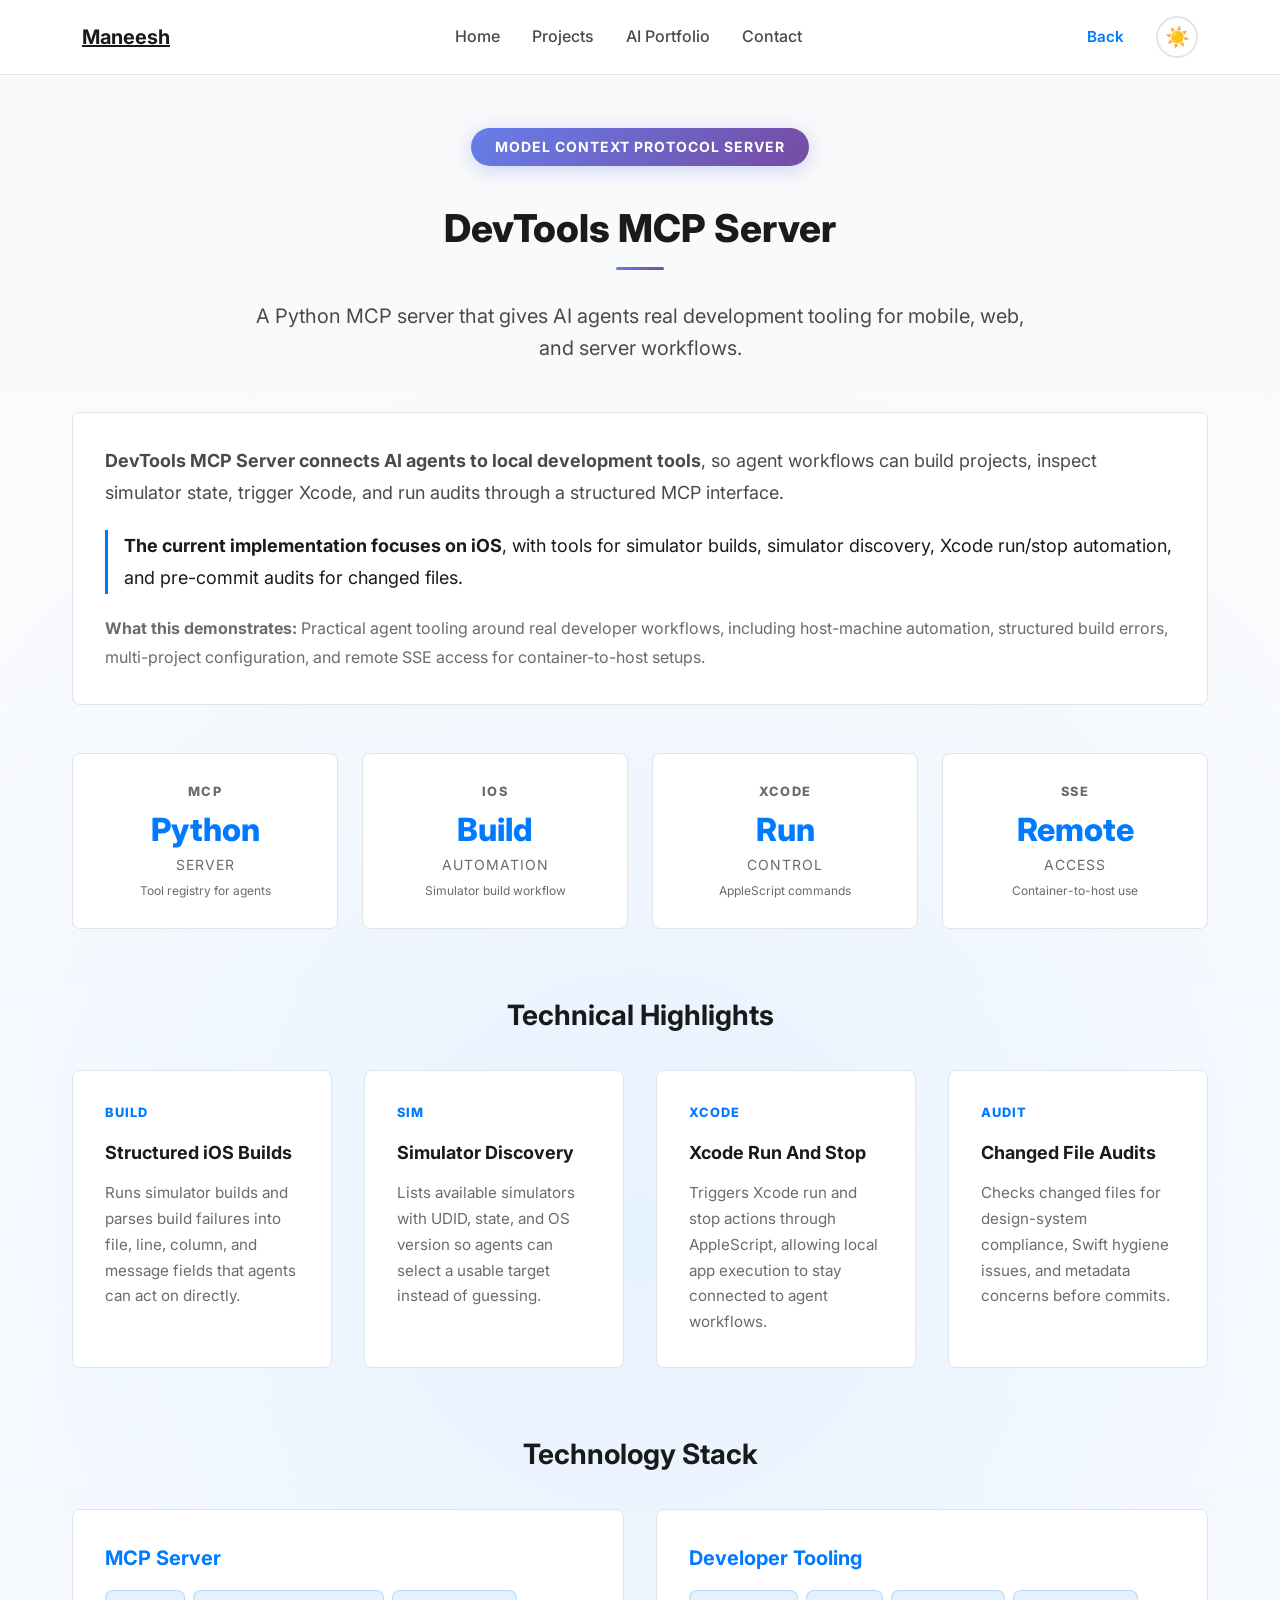
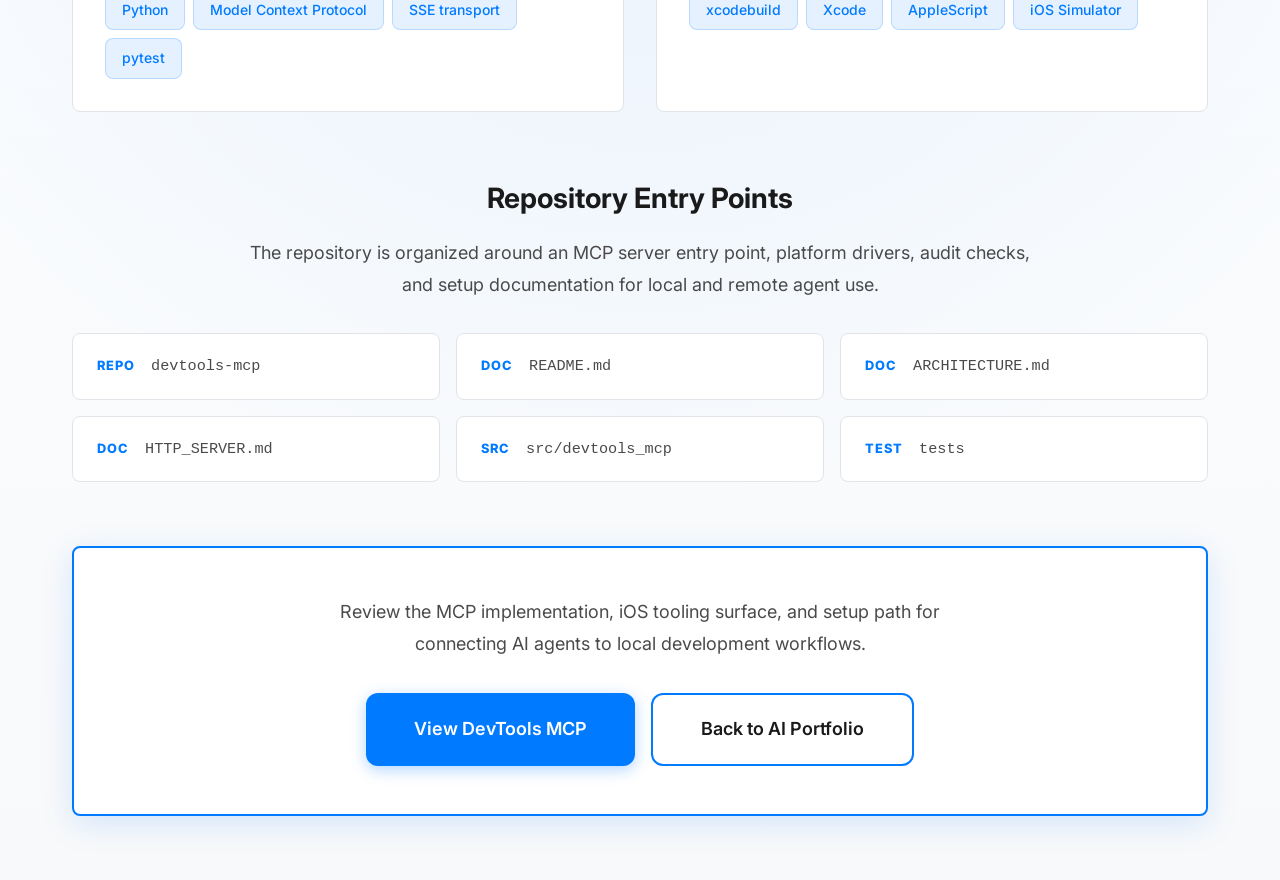
==== ai-devtools-mcp.html @ 8c64e779 "Update portfolio positioning and AI project page" ====
<!DOCTYPE html>
<html lang="en">
<head>
    <meta charset="UTF-8">
    <meta name="viewport" content="width=device-width, initial-scale=1.0">
    <title>DevTools MCP Server | AI Portfolio | Maneesh</title>
    <meta name="description" content="DevTools MCP Server AI project detail page by Maneesh Madayan. Python MCP server for build automation, simulator management, audits, and Xcode control.">
    <link rel="stylesheet" href="style.css?v=20260602-ai-keyboard">
    <link rel="preconnect" href="https://fonts.googleapis.com">
    <link rel="preconnect" href="https://fonts.gstatic.com" crossorigin>
    <link href="https://fonts.googleapis.com/css2?family=Inter:wght@300;400;500;600;700&display=swap" rel="stylesheet">
</head>
<body class="detail-page">
    <nav class="navbar">
        <div class="container">
            <a href="index.html#portfolio" class="nav-brand">Maneesh</a>
            <ul class="nav-menu">
                <li><a href="index.html#home" class="nav-link">Home</a></li>
                <li><a href="index.html#projects" class="nav-link">Projects</a></li>
                <li><a href="index.html#portfolio" class="nav-link">AI Portfolio</a></li>
                <li><a href="index.html#contact" class="nav-link">Contact</a></li>
            </ul>
            <div class="nav-actions">
                <a href="index.html#portfolio" class="detail-nav-back">Back</a>
                <button class="theme-toggle" aria-label="Toggle theme" title="Toggle light/dark theme">
                    <span class="sun-icon">☀️</span>
                    <span class="moon-icon">🌙</span>
                </button>
                <div class="hamburger">
                    <span></span>
                    <span></span>
                    <span></span>
                </div>
            </div>
        </div>
    </nav>

    <main>
        <section class="portfolio-showcase">
            <div class="container">
                <div class="showcase-badge">Model Context Protocol Server</div>
                <h1 class="section-title showcase-title">DevTools MCP Server</h1>
                <p class="showcase-subtitle">A Python MCP server that gives AI agents real development tooling for mobile, web, and server workflows.</p>

                <div class="showcase-content">
                    <div class="showcase-hero">
                        <div class="showcase-description">
                            <p class="showcase-intro"><strong>DevTools MCP Server connects AI agents to local development tools</strong>, so agent workflows can build projects, inspect simulator state, trigger Xcode, and run audits through a structured MCP interface.</p>
                            <p class="showcase-highlight"><strong>The current implementation focuses on iOS</strong>, with tools for simulator builds, simulator discovery, Xcode run/stop automation, and pre-commit audits for changed files.</p>
                            <p class="showcase-vision"><strong>What this demonstrates:</strong> Practical agent tooling around real developer workflows, including host-machine automation, structured build errors, multi-project configuration, and remote SSE access for container-to-host setups.</p>
                        </div>

                        <div class="showcase-stats-grid">
                            <div class="stat-box">
                                <div class="stat-icon">MCP</div>
                                <div class="stat-value">Python</div>
                                <div class="stat-label">Server</div>
                                <div class="stat-detail">Tool registry for agents</div>
                            </div>
                            <div class="stat-box">
                                <div class="stat-icon">iOS</div>
                                <div class="stat-value">Build</div>
                                <div class="stat-label">Automation</div>
                                <div class="stat-detail">Simulator build workflow</div>
                            </div>
                            <div class="stat-box">
                                <div class="stat-icon">Xcode</div>
                                <div class="stat-value">Run</div>
                                <div class="stat-label">Control</div>
                                <div class="stat-detail">AppleScript commands</div>
                            </div>
                            <div class="stat-box">
                                <div class="stat-icon">SSE</div>
                                <div class="stat-value">Remote</div>
                                <div class="stat-label">Access</div>
                                <div class="stat-detail">Container-to-host use</div>
                            </div>
                        </div>
                    </div>

                    <div class="showcase-features">
                        <h2 class="features-title">Technical Highlights</h2>
                        <div class="features-grid">
                            <div class="feature-item">
                                <span class="feature-icon">Build</span>
                                <h3>Structured iOS Builds</h3>
                                <p>Runs simulator builds and parses build failures into file, line, column, and message fields that agents can act on directly.</p>
                            </div>
                            <div class="feature-item">
                                <span class="feature-icon">Sim</span>
                                <h3>Simulator Discovery</h3>
                                <p>Lists available simulators with UDID, state, and OS version so agents can select a usable target instead of guessing.</p>
                            </div>
                            <div class="feature-item">
                                <span class="feature-icon">Xcode</span>
                                <h3>Xcode Run And Stop</h3>
                                <p>Triggers Xcode run and stop actions through AppleScript, allowing local app execution to stay connected to agent workflows.</p>
                            </div>
                            <div class="feature-item">
                                <span class="feature-icon">Audit</span>
                                <h3>Changed File Audits</h3>
                                <p>Checks changed files for design-system compliance, Swift hygiene issues, and metadata concerns before commits.</p>
                            </div>
                        </div>
                    </div>

                    <div class="showcase-tech">
                        <h2 class="tech-title">Technology Stack</h2>
                        <div class="tech-platforms">
                            <div class="tech-platform">
                                <h3>MCP Server</h3>
                                <div class="tech-tags-inline">
                                    <span class="tech-tag-inline">Python</span>
                                    <span class="tech-tag-inline">Model Context Protocol</span>
                                    <span class="tech-tag-inline">SSE transport</span>
                                    <span class="tech-tag-inline">pytest</span>
                                </div>
                            </div>
                            <div class="tech-platform">
                                <h3>Developer Tooling</h3>
                                <div class="tech-tags-inline">
                                    <span class="tech-tag-inline">xcodebuild</span>
                                    <span class="tech-tag-inline">Xcode</span>
                                    <span class="tech-tag-inline">AppleScript</span>
                                    <span class="tech-tag-inline">iOS Simulator</span>
                                </div>
                            </div>
                        </div>
                    </div>

                    <div class="showcase-documentation">
                        <h2 class="docs-title">Repository Entry Points</h2>
                        <p class="docs-description">The repository is organized around an MCP server entry point, platform drivers, audit checks, and setup documentation for local and remote agent use.</p>
                        <div class="docs-grid">
                            <a href="https://github.com/maneesh888/devtools-mcp" target="_blank" rel="noopener noreferrer" class="doc-item">
                                <span class="doc-icon">Repo</span>
                                <span class="doc-name">devtools-mcp</span>
                            </a>
                            <a href="https://github.com/maneesh888/devtools-mcp/blob/main/README.md" target="_blank" rel="noopener noreferrer" class="doc-item">
                                <span class="doc-icon">Doc</span>
                                <span class="doc-name">README.md</span>
                            </a>
                            <a href="https://github.com/maneesh888/devtools-mcp/blob/main/ARCHITECTURE.md" target="_blank" rel="noopener noreferrer" class="doc-item">
                                <span class="doc-icon">Doc</span>
                                <span class="doc-name">ARCHITECTURE.md</span>
                            </a>
                            <a href="https://github.com/maneesh888/devtools-mcp/blob/main/HTTP_SERVER.md" target="_blank" rel="noopener noreferrer" class="doc-item">
                                <span class="doc-icon">Doc</span>
                                <span class="doc-name">HTTP_SERVER.md</span>
                            </a>
                            <a href="https://github.com/maneesh888/devtools-mcp/tree/main/src/devtools_mcp" target="_blank" rel="noopener noreferrer" class="doc-item">
                                <span class="doc-icon">Src</span>
                                <span class="doc-name">src/devtools_mcp</span>
                            </a>
                            <a href="https://github.com/maneesh888/devtools-mcp/tree/main/tests" target="_blank" rel="noopener noreferrer" class="doc-item">
                                <span class="doc-icon">Test</span>
                                <span class="doc-name">tests</span>
                            </a>
                        </div>
                    </div>

                    <div class="showcase-cta">
                        <p class="cta-text">Review the MCP implementation, iOS tooling surface, and setup path for connecting AI agents to local development workflows.</p>
                        <div class="showcase-actions">
                            <a href="https://github.com/maneesh888/devtools-mcp" target="_blank" rel="noopener noreferrer" class="btn btn-primary btn-large showcase-btn">View DevTools MCP</a>
                            <a href="index.html#portfolio" class="btn btn-secondary btn-large showcase-btn">Back to AI Portfolio</a>
                        </div>
                    </div>
                </div>
            </div>
        </section>
    </main>

    <script src="script.js?v=20260602-ai-keyboard"></script>
</body>
</html>
---- style.css ----
/* ===================================
   CSS Variables & Reset
   =================================== */
:root {
    --primary-color: #007AFF;
    --secondary-color: #5856D6;
    --accent-color: #FF2D55;
    --success-color: #34C759;
    --gradient-1: linear-gradient(135deg, #667eea 0%, #764ba2 100%);
    --gradient-2: linear-gradient(135deg, #f093fb 0%, #f5576c 100%);
    --gradient-3: linear-gradient(135deg, #4facfe 0%, #00f2fe 100%);
    --transition: all 0.3s cubic-bezier(0.4, 0, 0.2, 1);
}

/* Dark Theme (Default) */
body[data-theme="dark"] {
    --dark-bg: #1C1C1E;
    --card-bg: #2C2C2E;
    --navbar-bg: rgba(28, 28, 30, 0.95);
    --text-primary: #FFFFFF;
    --text-secondary: #EBEBF5;
    --text-tertiary: #EBEBF599;
    --border-color: #38383A;
    --shadow-sm: 0 2px 8px rgba(0, 0, 0, 0.1);
    --shadow-md: 0 4px 16px rgba(0, 0, 0, 0.15);
    --shadow-lg: 0 8px 32px rgba(0, 0, 0, 0.2);
    --hero-glow: rgba(0, 122, 255, 0.1);
    --portfolio-bg-gradient: linear-gradient(180deg, #2C2C2E 0%, rgba(0, 122, 255, 0.03) 50%, #2C2C2E 100%);
}

/* Light Theme */
body[data-theme="light"] {
    --dark-bg: #FFFFFF;
    --card-bg: #F8F9FA;
    --navbar-bg: rgba(255, 255, 255, 0.95);
    --text-primary: #1A1A1A;
    --text-secondary: #4A4A4A;
    --text-tertiary: #6B6B6B;
    --border-color: #E1E4E8;
    --shadow-sm: 0 2px 8px rgba(0, 0, 0, 0.08);
    --shadow-md: 0 4px 16px rgba(0, 0, 0, 0.12);
    --shadow-lg: 0 8px 32px rgba(0, 0, 0, 0.15);
    --hero-glow: rgba(0, 122, 255, 0.08);
    --portfolio-bg-gradient: linear-gradient(180deg, #F8F9FA 0%, rgba(0, 122, 255, 0.02) 50%, #F8F9FA 100%);
}

/* Default to dark theme if no preference */
body {
    --dark-bg: #1C1C1E;
    --card-bg: #2C2C2E;
    --navbar-bg: rgba(28, 28, 30, 0.95);
    --text-primary: #FFFFFF;
    --text-secondary: #EBEBF5;
    --text-tertiary: #EBEBF599;
    --border-color: #38383A;
    --shadow-sm: 0 2px 8px rgba(0, 0, 0, 0.1);
    --shadow-md: 0 4px 16px rgba(0, 0, 0, 0.15);
    --shadow-lg: 0 8px 32px rgba(0, 0, 0, 0.2);
    --hero-glow: rgba(0, 122, 255, 0.1);
    --portfolio-bg-gradient: linear-gradient(180deg, #2C2C2E 0%, rgba(0, 122, 255, 0.03) 50%, #2C2C2E 100%);
}

* {
    margin: 0;
    padding: 0;
    box-sizing: border-box;
}

html {
    scroll-behavior: smooth;
    font-size: 16px;
}

body {
    font-family: 'Inter', -apple-system, BlinkMacSystemFont, 'Segoe UI', Roboto, Oxygen, Ubuntu, Cantarell, sans-serif;
    background-color: var(--dark-bg);
    color: var(--text-primary);
    line-height: 1.6;
    overflow-x: hidden;
    transition: background-color 0.3s ease, color 0.3s ease;
}

/* Smooth transitions for theme changes */
body * {
    transition: background-color 0.3s ease, color 0.3s ease, border-color 0.3s ease;
}

.container {
    max-width: 1200px;
    margin: 0 auto;
    padding: 0 2rem;
}

/* ===================================
   Navigation
   =================================== */
.navbar {
    position: fixed;
    top: 0;
    left: 0;
    right: 0;
    background: var(--navbar-bg);
    backdrop-filter: blur(10px);
    border-bottom: 1px solid var(--border-color);
    z-index: 1000;
    transition: var(--transition);
}

.navbar .container {
    display: flex;
    justify-content: space-between;
    align-items: center;
    padding: 1rem 2rem;
}

.nav-brand {
    font-size: 1.25rem;
    font-weight: 700;
    color: var(--text-primary);
}

.nav-menu {
    display: flex;
    list-style: none;
    gap: 2rem;
}

.nav-link {
    color: var(--text-secondary);
    text-decoration: none;
    font-weight: 500;
    transition: var(--transition);
    position: relative;
}

.nav-link::after {
    content: '';
    position: absolute;
    bottom: -5px;
    left: 0;
    width: 0;
    height: 2px;
    background: var(--primary-color);
    transition: var(--transition);
}

.nav-link:hover {
    color: var(--primary-color);
}

.nav-link:hover::after {
    width: 100%;
}

.nav-actions {
    display: flex;
    align-items: center;
    gap: 1rem;
}

.hamburger {
    display: none;
    flex-direction: column;
    cursor: pointer;
    gap: 4px;
}

.hamburger span {
    width: 25px;
    height: 3px;
    background: var(--text-primary);
    border-radius: 3px;
    transition: var(--transition);
}

/* Theme Toggle Button */
.theme-toggle {
    background: transparent;
    border: 2px solid var(--border-color);
    border-radius: 50%;
    width: 42px;
    height: 42px;
    display: flex;
    align-items: center;
    justify-content: center;
    cursor: pointer;
    transition: var(--transition);
    font-size: 1.25rem;
    margin-left: 1rem;
}

.theme-toggle:hover {
    border-color: var(--primary-color);
    transform: rotate(180deg);
    background: rgba(0, 122, 255, 0.1);
}

.theme-toggle .sun-icon,
.theme-toggle .moon-icon {
    transition: var(--transition);
}

body[data-theme="dark"] .theme-toggle .sun-icon {
    display: none;
}

body[data-theme="dark"] .theme-toggle .moon-icon {
    display: block;
}

body[data-theme="light"] .theme-toggle .sun-icon {
    display: block;
}

body[data-theme="light"] .theme-toggle .moon-icon {
    display: none;
}

/* ===================================
   Hero Section
   =================================== */
.hero {
    min-height: 100vh;
    display: flex;
    align-items: center;
    padding-top: 80px;
    position: relative;
    overflow: hidden;
}

.hero::before {
    content: '';
    position: absolute;
    top: -50%;
    right: -30%;
    width: 80%;
    height: 150%;
    background: radial-gradient(circle, var(--hero-glow) 0%, transparent 70%);
    animation: float 20s ease-in-out infinite;
}

@keyframes float {
    0%, 100% { transform: translate(0, 0) rotate(0deg); }
    50% { transform: translate(-50px, 50px) rotate(180deg); }
}

.hero-content {
    position: relative;
    z-index: 1;
    animation: fadeInUp 1s ease-out;
}

@keyframes fadeInUp {
    from {
        opacity: 0;
        transform: translateY(30px);
    }
    to {
        opacity: 1;
        transform: translateY(0);
    }
}

.hero-title {
    font-size: clamp(2.5rem, 6vw, 4rem);
    font-weight: 800;
    margin-bottom: 1rem;
    line-height: 1.2;
}

.gradient-text {
    background: var(--gradient-1);
    -webkit-background-clip: text;
    -webkit-text-fill-color: transparent;
    background-clip: text;
}

.hero-subtitle {
    font-size: clamp(1.25rem, 3vw, 1.75rem);
    color: var(--text-secondary);
    margin-bottom: 1.5rem;
    font-weight: 600;
}

.hero-description {
    font-size: 1.125rem;
    color: var(--text-tertiary);
    max-width: 600px;
    margin-bottom: 2.5rem;
    line-height: 1.8;
}

.hero-buttons {
    display: flex;
    gap: 1rem;
    flex-wrap: wrap;
    margin-bottom: 3rem;
}

.btn {
    padding: 0.875rem 2rem;
    border-radius: 12px;
    font-weight: 600;
    text-decoration: none;
    transition: var(--transition);
    display: inline-block;
    border: none;
    cursor: pointer;
    font-size: 1rem;
}

.btn-primary {
    background: var(--primary-color);
    color: white;
    box-shadow: 0 4px 15px rgba(0, 122, 255, 0.3);
}

.btn-primary:hover {
    background: #0051D5;
    transform: translateY(-2px);
    box-shadow: 0 6px 20px rgba(0, 122, 255, 0.4);
}

.btn-secondary {
    background: transparent;
    color: var(--text-primary);
    border: 2px solid var(--primary-color);
}

.btn-secondary:hover {
    background: var(--primary-color);
    transform: translateY(-2px);
}

.btn-large {
    padding: 1.125rem 2.5rem;
    font-size: 1.125rem;
}

.btn-portfolio {
    background: var(--gradient-1);
    color: white;
    box-shadow: 0 4px 15px rgba(102, 126, 234, 0.4);
    display: inline-flex;
    align-items: center;
    gap: 0.5rem;
}

.btn-portfolio:hover {
    transform: translateY(-2px);
    box-shadow: 0 6px 20px rgba(102, 126, 234, 0.5);
}

.portfolio-icon {
    font-size: 1.125rem;
    animation: pulse 2s ease-in-out infinite;
}

.inline-link {
    color: var(--primary-color);
    text-decoration: none;
    border-bottom: 1px solid var(--primary-color);
    transition: var(--transition);
}

.inline-link:hover {
    color: var(--secondary-color);
    border-bottom-color: var(--secondary-color);
}

.hero-stats {
    display: flex;
    gap: 3rem;
    flex-wrap: wrap;
}

.stat {
    display: flex;
    flex-direction: column;
}

.stat-number {
    font-size: 2.5rem;
    font-weight: 800;
    color: var(--primary-color);
    line-height: 1;
    margin-bottom: 0.5rem;
}

.stat-label {
    color: var(--text-tertiary);
    font-size: 0.875rem;
    text-transform: uppercase;
    letter-spacing: 1px;
}

/* Social Links */
.social-links {
    display: flex;
    gap: 1.5rem;
    margin-top: 3rem;
    justify-content: center;
    flex-wrap: wrap;
}

.social-link {
    display: flex;
    align-items: center;
    gap: 0.75rem;
    padding: 1rem 2rem;
    background: var(--card-bg);
    border: 1px solid var(--border-color);
    border-radius: 12px;
    text-decoration: none;
    color: var(--text-primary);
    transition: var(--transition);
    font-weight: 600;
    font-size: 1rem;
}

.social-link:hover {
    border-color: var(--primary-color);
    transform: translateY(-5px);
    box-shadow: 0 8px 24px rgba(0, 122, 255, 0.2);
    background: rgba(0, 122, 255, 0.05);
}

.social-icon {
    width: 24px;
    height: 24px;
    color: var(--primary-color);
}

.social-label {
    color: var(--text-primary);
}

/* ===================================
   Section Styles
   =================================== */
section {
    padding: 5rem 0;
    position: relative;
}

.section-title {
    font-size: clamp(2rem, 4vw, 3rem);
    font-weight: 800;
    text-align: center;
    margin-bottom: 3rem;
    position: relative;
    display: block;
}

.section-title::after {
    content: '';
    position: absolute;
    bottom: -10px;
    left: 50%;
    transform: translateX(-50%);
    width: 60px;
    height: 4px;
    background: var(--gradient-1);
    border-radius: 2px;
}

/* ===================================
   About Section
   =================================== */
.about {
    background: var(--card-bg);
}

.about-text {
    max-width: 800px;
    margin: 0 auto;
}

.about-text p {
    font-size: 1.125rem;
    color: var(--text-secondary);
    margin-bottom: 1.5rem;
    line-height: 1.8;
}

.about-highlights {
    display: grid;
    grid-template-columns: repeat(auto-fit, minmax(200px, 1fr));
    gap: 2rem;
    margin-top: 3rem;
}

.highlight-item {
    display: flex;
    gap: 1rem;
    padding: 1.5rem;
    background: var(--dark-bg);
    border-radius: 12px;
    border: 1px solid var(--border-color);
    transition: var(--transition);
}

.highlight-item:hover {
    transform: translateY(-5px);
    border-color: var(--primary-color);
    box-shadow: var(--shadow-md);
}

.highlight-icon {
    font-size: 2rem;
    line-height: 1;
}

.highlight-text h4 {
    font-size: 1rem;
    font-weight: 600;
    margin-bottom: 0.5rem;
    color: var(--text-primary);
}

.highlight-text p {
    font-size: 0.875rem;
    color: var(--text-tertiary);
    margin: 0;
}

/* ===================================
   Sticky Transparency Notice (Cookie-style)
   =================================== */
.transparency-notice {
    position: fixed;
    bottom: 0;
    left: 0;
    right: 0;
    z-index: 9999;
    background: var(--card-bg);
    border-top: 2px solid var(--primary-color);
    box-shadow: 0 -4px 20px rgba(0, 0, 0, 0.3);
    backdrop-filter: blur(10px);
    transform: translateY(0);
    transition: transform 0.4s cubic-bezier(0.4, 0, 0.2, 1);
}

.transparency-notice.hidden {
    transform: translateY(100%);
}

.transparency-notice-content {
    display: flex;
    align-items: center;
    justify-content: space-between;
    gap: 1.5rem;
    max-width: 1200px;
    margin: 0 auto;
    padding: 1.25rem 2rem;
}

.transparency-notice-text {
    display: flex;
    align-items: center;
    gap: 1rem;
    flex: 1;
}

.transparency-notice-icon {
    font-size: 1.5rem;
    line-height: 1;
    flex-shrink: 0;
}

.transparency-notice-text p {
    margin: 0;
    font-size: 0.95rem;
    color: var(--text-secondary);
    line-height: 1.5;
}

.transparency-notice-text p strong {
    color: var(--text-primary);
    font-weight: 600;
}

.transparency-link {
    color: var(--primary-color);
    text-decoration: none;
    font-weight: 500;
    transition: var(--transition);
}

.transparency-link:hover {
    text-decoration: underline;
    color: var(--secondary-color);
}

.transparency-notice-dismiss {
    background: transparent;
    border: 1px solid var(--border-color);
    color: var(--text-tertiary);
    padding: 0.5rem;
    border-radius: 8px;
    cursor: pointer;
    display: flex;
    align-items: center;
    justify-content: center;
    transition: var(--transition);
    flex-shrink: 0;
}

.transparency-notice-dismiss:hover {
    background: rgba(255, 255, 255, 0.1);
    border-color: var(--primary-color);
    color: var(--text-primary);
}

.transparency-notice-dismiss:active {
    transform: scale(0.95);
}

@media (max-width: 768px) {
    .transparency-notice-content {
        flex-direction: column;
        align-items: flex-start;
        gap: 1rem;
        padding: 1rem 1.5rem;
    }

    .transparency-notice-text {
        flex-direction: column;
        align-items: flex-start;
        gap: 0.75rem;
    }

    .transparency-notice-icon {
        font-size: 1.25rem;
    }

    .transparency-notice-text p {
        font-size: 0.875rem;
    }

    .transparency-notice-dismiss {
        align-self: flex-end;
    }
}

/* ===================================
   Experience Timeline
   =================================== */
.experience {
    background: var(--dark-bg);
}

.timeline {
    position: relative;
    max-width: 900px;
    margin: 0 auto;
}

.timeline::before {
    content: '';
    position: absolute;
    left: 20px;
    top: 0;
    bottom: 0;
    width: 2px;
    background: var(--border-color);
}

.timeline-item {
    position: relative;
    padding-left: 60px;
    margin-bottom: 3rem;
}

.timeline-marker {
    position: absolute;
    left: 11px;
    top: 0;
    width: 20px;
    height: 20px;
    border-radius: 50%;
    background: var(--primary-color);
    border: 4px solid var(--dark-bg);
    box-shadow: 0 0 0 2px var(--primary-color);
}

.timeline-content {
    background: var(--card-bg);
    padding: 2rem;
    border-radius: 12px;
    border: 1px solid var(--border-color);
    transition: var(--transition);
}

.timeline-content:hover {
    border-color: var(--primary-color);
    transform: translateX(5px);
    box-shadow: var(--shadow-md);
}

.timeline-header {
    display: flex;
    justify-content: space-between;
    align-items: flex-start;
    margin-bottom: 0.5rem;
    flex-wrap: wrap;
    gap: 1rem;
}

.timeline-header h3 {
    font-size: 1.5rem;
    font-weight: 700;
    color: var(--text-primary);
}

.timeline-date {
    color: var(--primary-color);
    font-size: 0.875rem;
    font-weight: 600;
    background: rgba(0, 122, 255, 0.1);
    padding: 0.25rem 0.75rem;
    border-radius: 20px;
}

.company {
    color: var(--text-secondary);
    font-size: 1.125rem;
    font-weight: 600;
    margin-bottom: 1rem;
}

.timeline-list {
    list-style: none;
    padding-left: 0;
}

.timeline-list li {
    position: relative;
    padding-left: 1.5rem;
    margin-bottom: 0.75rem;
    color: var(--text-tertiary);
    line-height: 1.7;
}

.timeline-list li::before {
    content: '▹';
    position: absolute;
    left: 0;
    color: var(--primary-color);
    font-weight: bold;
}

/* Experience Detail Styles */
.experience-overview {
    color: var(--text-tertiary);
    margin-bottom: 1.5rem;
    line-height: 1.7;
    padding: 1rem;
    background: rgba(0, 122, 255, 0.05);
    border-radius: 4px;
}

.experience-subheading {
    font-size: 1.125rem;
    font-weight: 600;
    color: var(--text-primary);
    margin-top: 1.5rem;
    margin-bottom: 1rem;
    padding-bottom: 0.5rem;
    border-bottom: 1px solid var(--border-color);
}

.contribution-block {
    margin-bottom: 1.5rem;
}

.contribution-block h6 {
    font-size: 1rem;
    font-weight: 600;
    color: var(--primary-color);
    margin-bottom: 0.5rem;
}

.experience-impact {
    color: var(--text-tertiary);
    margin-top: 1.5rem;
    padding: 1rem;
    background: rgba(52, 199, 89, 0.05);
    border-radius: 4px;
    line-height: 1.7;
}

/* ===================================
   Projects Section
   =================================== */
.projects {
    background: var(--card-bg);
}

.projects-grid {
    display: grid;
    grid-template-columns: repeat(auto-fit, minmax(320px, 1fr));
    gap: 2rem;
}

.project-card {
    background: var(--dark-bg);
    border-radius: 16px;
    padding: 2rem;
    border: 1px solid var(--border-color);
    transition: var(--transition);
    display: flex;
    flex-direction: column;
}

.project-card:hover {
    transform: translateY(-10px);
    border-color: var(--primary-color);
    box-shadow: var(--shadow-lg);
}

.project-header {
    display: flex;
    justify-content: space-between;
    align-items: flex-start;
    margin-bottom: 0.5rem;
    gap: 1rem;
}

.project-header h3 {
    font-size: 1.5rem;
    font-weight: 700;
    color: var(--text-primary);
}

.project-badge {
    background: var(--gradient-1);
    color: white;
    padding: 0.25rem 0.75rem;
    border-radius: 20px;
    font-size: 0.75rem;
    font-weight: 600;
    white-space: nowrap;
}

.project-org {
    color: var(--text-secondary);
    font-size: 0.875rem;
    margin-bottom: 1rem;
    font-weight: 500;
}

.project-description {
    color: var(--text-tertiary);
    margin-bottom: 1.5rem;
    line-height: 1.7;
    flex-grow: 1;
}

.project-tech {
    display: flex;
    flex-wrap: wrap;
    gap: 0.5rem;
    margin-bottom: 1.5rem;
}

.tech-tag {
    background: rgba(0, 122, 255, 0.1);
    color: var(--primary-color);
    padding: 0.375rem 0.875rem;
    border-radius: 8px;
    font-size: 0.75rem;
    font-weight: 600;
    border: 1px solid rgba(0, 122, 255, 0.2);
}

.project-highlights {
    list-style: none;
    padding-left: 0;
}

.project-highlights li {
    position: relative;
    padding-left: 1.5rem;
    margin-bottom: 0.5rem;
    color: var(--text-tertiary);
    font-size: 0.875rem;
    line-height: 1.6;
}

.project-highlights li::before {
    content: '✓';
    position: absolute;
    left: 0;
    color: var(--success-color);
    font-weight: bold;
}

/* ===================================
   AI Portfolio Section
   =================================== */
.ai-portfolio {
    background: var(--portfolio-bg-gradient);
}

.portfolio-lead {
    color: var(--text-secondary);
    font-size: 1.125rem;
    line-height: 1.65;
    margin: -1.25rem auto 2.5rem;
    max-width: 680px;
    text-align: center;
}

/* ===================================
   AI Project Detail Pages
   =================================== */
.detail-page .navbar .container {
    max-width: 1180px;
}

.detail-nav-back {
    color: var(--primary-color);
    font-size: 0.95rem;
    font-weight: 600;
    text-decoration: none;
}

.detail-nav-back:hover {
    color: var(--secondary-color);
}

.portfolio-showcase {
    background: var(--portfolio-bg-gradient);
    overflow: hidden;
    padding-top: 8rem;
    position: relative;
}

.portfolio-showcase::before {
    animation: float 30s ease-in-out infinite;
    background: radial-gradient(circle at 50% 50%, var(--hero-glow) 0%, transparent 50%);
    content: '';
    height: 100%;
    left: -50%;
    position: absolute;
    top: 0;
    width: 200%;
}

.showcase-badge {
    align-items: center;
    background: var(--gradient-1);
    border-radius: 50px;
    box-shadow: 0 4px 20px rgba(102, 126, 234, 0.3);
    color: white;
    display: inline-flex;
    font-size: 0.875rem;
    font-weight: 700;
    gap: 0.5rem;
    left: 50%;
    letter-spacing: 1px;
    margin: 0 auto 2rem;
    padding: 0.5rem 1.5rem;
    position: relative;
    text-transform: uppercase;
    transform: translateX(-50%);
}

.showcase-title {
    margin-bottom: 1rem;
}

.showcase-subtitle {
    color: var(--text-secondary);
    font-size: 1.25rem;
    line-height: 1.6;
    margin: 0 auto 3rem;
    max-width: 800px;
    text-align: center;
}

.showcase-content {
    position: relative;
    z-index: 1;
}

.showcase-hero {
    display: grid;
    gap: 3rem;
    grid-template-columns: 1fr;
    margin-bottom: 4rem;
}

.showcase-description {
    background: var(--dark-bg);
    border: 1px solid var(--border-color);
    border-radius: 8px;
    padding: 2rem;
}

.showcase-intro {
    color: var(--text-secondary);
    font-size: 1.125rem;
    line-height: 1.8;
    margin-bottom: 1.25rem;
}

.showcase-highlight {
    border-left: 3px solid var(--primary-color);
    color: var(--text-primary);
    font-size: 1.125rem;
    line-height: 1.8;
    margin-bottom: 1.25rem;
    padding-left: 1rem;
}

.showcase-vision {
    color: var(--text-tertiary);
    line-height: 1.8;
}

.showcase-stats-grid {
    display: grid;
    gap: 1.5rem;
    grid-template-columns: repeat(auto-fit, minmax(150px, 1fr));
}

.stat-box {
    background: var(--dark-bg);
    border: 1px solid var(--border-color);
    border-radius: 8px;
    padding: 1.75rem 1.25rem;
    text-align: center;
    transition: var(--transition);
}

.stat-box:hover {
    border-color: var(--primary-color);
    box-shadow: 0 8px 24px rgba(0, 122, 255, 0.2);
    transform: translateY(-3px);
}

.stat-icon {
    color: var(--text-tertiary);
    font-size: 0.8rem;
    font-weight: 800;
    letter-spacing: 0.08em;
    margin-bottom: 0.75rem;
    text-transform: uppercase;
}

.stat-value {
    color: var(--primary-color);
    font-size: 2rem;
    font-weight: 800;
    line-height: 1;
    margin-bottom: 0.5rem;
}

.stat-detail {
    color: var(--text-tertiary);
    font-size: 0.75rem;
    margin-top: 0.25rem;
}

.showcase-features,
.showcase-tech,
.showcase-documentation {
    margin-bottom: 4rem;
}

.features-title,
.tech-title,
.docs-title {
    color: var(--text-primary);
    font-size: 1.75rem;
    font-weight: 700;
    margin-bottom: 2rem;
    text-align: center;
}

.docs-title {
    margin-bottom: 1rem;
}

.features-grid {
    display: grid;
    gap: 2rem;
    grid-template-columns: repeat(auto-fit, minmax(250px, 1fr));
}

.feature-item,
.tech-platform {
    background: var(--dark-bg);
    border: 1px solid var(--border-color);
    border-radius: 8px;
    padding: 2rem;
}

.feature-item {
    transition: var(--transition);
}

.feature-item:hover {
    border-color: var(--primary-color);
    box-shadow: var(--shadow-md);
    transform: translateY(-3px);
}

.feature-icon {
    color: var(--primary-color);
    display: block;
    font-size: 0.8rem;
    font-weight: 800;
    letter-spacing: 0.08em;
    margin-bottom: 1rem;
    text-transform: uppercase;
}

.feature-item h3,
.feature-item h4,
.tech-platform h3,
.tech-platform h4 {
    color: var(--text-primary);
    font-size: 1.125rem;
    font-weight: 700;
    margin-bottom: 0.75rem;
}

.feature-item p {
    color: var(--text-tertiary);
    font-size: 0.95rem;
    line-height: 1.7;
}

.tech-platforms {
    display: grid;
    gap: 2rem;
    grid-template-columns: repeat(auto-fit, minmax(300px, 1fr));
}

.tech-platform h3,
.tech-platform h4 {
    color: var(--primary-color);
    font-size: 1.25rem;
    margin-bottom: 1rem;
}

.tech-tags-inline {
    display: flex;
    flex-wrap: wrap;
    gap: 0.5rem;
}

.tech-tag-inline {
    background: rgba(0, 122, 255, 0.1);
    border: 1px solid rgba(0, 122, 255, 0.2);
    border-radius: 8px;
    color: var(--primary-color);
    font-size: 0.875rem;
    font-weight: 500;
    padding: 0.5rem 1rem;
}

.docs-description {
    color: var(--text-secondary);
    font-size: 1.125rem;
    line-height: 1.8;
    margin: 0 auto 2rem;
    max-width: 800px;
    text-align: center;
}

.docs-grid {
    display: grid;
    gap: 1rem;
    grid-template-columns: repeat(auto-fit, minmax(280px, 1fr));
}

.doc-item {
    align-items: center;
    background: var(--dark-bg);
    border: 1px solid var(--border-color);
    border-radius: 8px;
    cursor: pointer;
    display: flex;
    gap: 1rem;
    padding: 1.25rem 1.5rem;
    text-decoration: none;
    transition: var(--transition);
}

.doc-item:hover {
    background: rgba(0, 122, 255, 0.05);
    border-color: var(--primary-color);
    box-shadow: var(--shadow-sm);
    transform: translateX(5px);
}

.doc-icon {
    color: var(--primary-color);
    font-size: 0.8rem;
    font-weight: 800;
    letter-spacing: 0.08em;
    text-transform: uppercase;
}

.doc-name {
    color: var(--text-secondary);
    font-family: 'Monaco', 'Courier New', monospace;
    font-size: 0.95rem;
    font-weight: 500;
}

.showcase-cta {
    background: var(--dark-bg);
    border: 2px solid var(--primary-color);
    border-radius: 8px;
    box-shadow: 0 8px 32px rgba(0, 122, 255, 0.15);
    padding: 3rem 2rem;
    text-align: center;
}

.cta-text {
    color: var(--text-secondary);
    font-size: 1.125rem;
    line-height: 1.8;
    margin: 0 auto 2rem;
    max-width: 600px;
}

.showcase-actions {
    display: flex;
    flex-wrap: wrap;
    gap: 1rem;
    justify-content: center;
}

.showcase-btn {
    align-items: center;
    display: inline-flex;
    font-size: 1.125rem;
    gap: 0.75rem;
    padding: 1.25rem 3rem;
}

.btn-icon {
    height: 20px;
    width: 20px;
}

/* ===================================
   Skills Section
   =================================== */
.skills {
    background: var(--dark-bg);
}

.skills-grid {
    display: grid;
    grid-template-columns: repeat(auto-fit, minmax(280px, 1fr));
    gap: 2rem;
}

.skill-category {
    background: var(--card-bg);
    padding: 2rem;
    border-radius: 16px;
    border: 1px solid var(--border-color);
    transition: var(--transition);
}

.skill-category:hover {
    border-color: var(--primary-color);
    transform: translateY(-5px);
    box-shadow: var(--shadow-md);
}

.skill-category h3 {
    font-size: 1.25rem;
    font-weight: 700;
    margin-bottom: 1.5rem;
    color: var(--text-primary);
}

.skill-tags {
    display: flex;
    flex-wrap: wrap;
    gap: 0.75rem;
}

.skill-tag {
    background: rgba(88, 86, 214, 0.1);
    color: var(--secondary-color);
    padding: 0.5rem 1rem;
    border-radius: 8px;
    font-size: 0.875rem;
    font-weight: 500;
    border: 1px solid rgba(88, 86, 214, 0.2);
    transition: var(--transition);
}

.skill-tag:hover {
    background: var(--secondary-color);
    color: white;
    transform: translateY(-2px);
}

/* ===================================
   Contact Section
   =================================== */
.contact {
    background: var(--card-bg);
    text-align: center;
}

.contact-subtitle {
    color: var(--text-secondary);
    font-size: 1.125rem;
    margin-bottom: 3rem;
}

.contact-grid {
    display: grid;
    grid-template-columns: repeat(auto-fit, minmax(220px, 1fr));
    gap: 1.5rem;
    margin-bottom: 3rem;
}

.contact-card {
    background: var(--dark-bg);
    padding: 2rem 1.5rem;
    border-radius: 16px;
    border: 1px solid var(--border-color);
    text-decoration: none;
    transition: var(--transition);
    display: flex;
    flex-direction: column;
    align-items: center;
    gap: 1rem;
}

.contact-card:hover {
    border-color: var(--primary-color);
    transform: translateY(-5px);
    box-shadow: var(--shadow-md);
}

.contact-icon {
    font-size: 2.5rem;
    line-height: 1;
}

.contact-card h3 {
    color: var(--text-primary);
    font-size: 1.125rem;
    font-weight: 600;
}

.contact-card p {
    color: var(--text-tertiary);
    font-size: 0.875rem;
    word-break: break-word;
}

.contact-cta {
    margin-top: 2rem;
}

/* ===================================
   Footer
   =================================== */
.footer {
    background: var(--dark-bg);
    padding: 2rem 0;
    text-align: center;
    border-top: 1px solid var(--border-color);
}

.footer p {
    color: var(--text-tertiary);
    font-size: 0.875rem;
    margin: 0.5rem 0;
}

/* ===================================
   Responsive Design
   =================================== */
@media (max-width: 768px) {
    .container {
        padding: 0 1rem;
    }

    .navbar .container {
        padding: 1rem;
    }

    .nav-menu {
        position: fixed;
        top: 70px;
        left: -100%;
        width: 100%;
        flex-direction: column;
        background: rgba(28, 28, 30, 0.98);
        backdrop-filter: blur(10px);
        padding: 2rem;
        gap: 1.5rem;
        transition: var(--transition);
        border-bottom: 1px solid var(--border-color);
    }

    .nav-menu.active {
        left: 0;
    }

    .hamburger {
        display: flex;
    }

    .theme-toggle {
        width: 38px;
        height: 38px;
        font-size: 1.1rem;
        margin-left: 0;
    }

    .hero {
        padding-top: 100px;
        min-height: auto;
        padding-bottom: 3rem;
    }

    .hero-buttons {
        flex-direction: column;
    }

    .btn {
        width: 100%;
        text-align: center;
    }

    .hero-stats {
        gap: 2rem;
    }

    .stat-number {
        font-size: 2rem;
    }

    section {
        padding: 3rem 0;
    }

    .section-title {
        font-size: 2rem;
    }

    .about-highlights {
        grid-template-columns: 1fr;
    }

    .timeline::before {
        left: 10px;
    }

    .timeline-item {
        padding-left: 40px;
    }

    .timeline-marker {
        left: 2px;
        width: 18px;
        height: 18px;
    }

    .timeline-header {
        flex-direction: column;
        align-items: flex-start;
    }

    .projects-grid {
        grid-template-columns: 1fr;
    }

    .skills-grid {
        grid-template-columns: 1fr;
    }

    .contact-grid {
        grid-template-columns: 1fr;
    }

    .portfolio-showcase {
        padding-top: 6.5rem;
    }

    .showcase-stats-grid {
        grid-template-columns: repeat(2, 1fr);
    }

    .features-grid,
    .tech-platforms,
    .docs-grid {
        grid-template-columns: 1fr;
    }

    .showcase-description,
    .feature-item,
    .tech-platform {
        padding: 1.5rem;
    }

    .showcase-cta {
        padding: 2rem 1.5rem;
    }

    .showcase-actions .btn {
        justify-content: center;
        width: 100%;
    }
}

@media (max-width: 480px) {
    html {
        font-size: 14px;
    }

    .hero-title {
        font-size: 2rem;
    }

    .hero-subtitle {
        font-size: 1.125rem;
    }

    .hero-stats {
        flex-direction: column;
        gap: 1.5rem;
    }

    .timeline-content {
        padding: 1.5rem;
    }

    .project-card {
        padding: 1.5rem;
    }

    .skill-category {
        padding: 1.5rem;
    }

    .showcase-stats-grid {
        grid-template-columns: 1fr;
    }

    .stat-box {
        padding: 1.5rem 1rem;
    }

    .showcase-btn {
        font-size: 1rem;
        padding: 1rem 2rem;
    }

}

/* ===================================
   Animations & Utilities
   =================================== */
@keyframes pulse {
    0%, 100% {
        opacity: 1;
    }
    50% {
        opacity: 0.5;
    }
}

.animate-pulse {
    animation: pulse 2s cubic-bezier(0.4, 0, 0.6, 1) infinite;
}

/* Smooth scrollbar */
::-webkit-scrollbar {
    width: 10px;
}

::-webkit-scrollbar-track {
    background: var(--dark-bg);
}

::-webkit-scrollbar-thumb {
    background: var(--border-color);
    border-radius: 5px;
}

::-webkit-scrollbar-thumb:hover {
    background: var(--primary-color);
}

/* Selection color */
::selection {
    background: var(--primary-color);
    color: white;
}

/* Focus styles for accessibility */
a:focus,
button:focus {
    outline: 2px solid var(--primary-color);
    outline-offset: 2px;
}

/* ===================================
   Project Links
   =================================== */
.project-links {
    margin-top: 1.5rem;
    padding-top: 1.5rem;
    border-top: 1px solid var(--border-color);
}

.project-link {
    display: inline-block;
    color: var(--primary-color);
    text-decoration: none;
    font-weight: 500;
    font-size: 0.95rem;
    transition: var(--transition);
}

.project-link:hover {
    color: var(--secondary-color);
    transform: translateX(5px);
}

/* Portfolio Project Card - Subtle Styling */
.portfolio-project {
    border: 1px solid rgba(102, 126, 234, 0.2);
}

.portfolio-project:hover {
    border-color: rgba(102, 126, 234, 0.4);
}

.portfolio-badge {
    background: linear-gradient(135deg, rgba(102, 126, 234, 0.15) 0%, rgba(118, 75, 162, 0.15) 100%);
    color: var(--secondary-color);
}

/* ===================================
   Certifications & Languages Section
   =================================== */
.certifications {
    padding: 5rem 0;
    background: var(--dark-bg);
}

.cert-lang-grid {
    display: grid;
    grid-template-columns: repeat(auto-fit, minmax(300px, 1fr));
    gap: 2rem;
    margin-top: 3rem;
}

.cert-lang-card {
    background: var(--card-bg);
    border: 1px solid var(--border-color);
    border-radius: 16px;
    padding: 2rem;
    transition: var(--transition);
}

.cert-lang-card:hover {
    border-color: var(--primary-color);
    transform: translateY(-5px);
    box-shadow: 0 8px 24px rgba(0, 122, 255, 0.2);
}

.cert-lang-card h3 {
    font-size: 1.5rem;
    margin-bottom: 1.5rem;
    color: var(--text-primary);
}

.cert-item {
    padding: 1rem 0;
}

.cert-item h4 {
    color: var(--text-primary);
    font-size: 1.1rem;
    margin-bottom: 0.5rem;
}

.cert-details {
    color: var(--text-tertiary);
    font-size: 0.95rem;
}

.language-list {
    display: flex;
    flex-direction: column;
    gap: 1rem;
}

.language-item {
    display: flex;
    justify-content: space-between;
    align-items: center;
    padding: 0.75rem 1rem;
    background: rgba(255, 255, 255, 0.05);
    border-radius: 8px;
    transition: var(--transition);
}

.language-item:hover {
    background: rgba(0, 122, 255, 0.1);
}

.language-name {
    font-weight: 600;
    color: var(--text-primary);
}

.language-level {
    color: var(--text-tertiary);
    font-size: 0.9rem;
}

@media (max-width: 768px) {
    .cert-lang-grid {
        grid-template-columns: 1fr;
    }
}

/* ===================================
   Readability Refinements
   =================================== */
.hero {
    min-height: 86vh;
}

.hero::before {
    display: none;
}

.hero-description,
.about-text p,
.project-description,
.experience-overview,
.timeline-list li {
    line-height: 1.65;
}

section {
    padding: 4rem 0;
}

.section-title {
    font-size: clamp(1.75rem, 3vw, 2.5rem);
    margin-bottom: 2.5rem;
}

.section-title::after {
    height: 3px;
    width: 48px;
}

.projects-grid,
.skills-grid {
    gap: 1.25rem;
}

.project-card,
.skill-category,
.timeline-content,
.contact-card,
.cert-lang-card,
.highlight-item {
    border-radius: 8px;
}

.project-card,
.skill-category,
.contact-card,
.cert-lang-card {
    padding: 1.5rem;
}

.project-card:hover,
.skill-category:hover,
.contact-card:hover,
.cert-lang-card:hover,
.highlight-item:hover {
    transform: translateY(-3px);
}

.project-header {
    flex-direction: column;
    align-items: flex-start;
}

.project-header h3 {
    font-size: 1.25rem;
}

.project-description {
    flex-grow: 0;
    margin-bottom: 1rem;
}

.project-tech,
.project-links {
    margin-bottom: 1rem;
}

.project-highlights li {
    font-size: 0.9rem;
}

.timeline-list li {
    margin-bottom: 0.5rem;
}

@media (max-width: 768px) {
    .hero {
        min-height: auto;
        padding: 7rem 0 4rem;
    }

    .container {
        padding: 0 1.25rem;
    }

    section {
        padding: 3rem 0;
    }

    .hero-buttons,
    .hero-stats,
    .social-links {
        gap: 1rem;
    }

}

/* Mobile hero alignment polish - 2026-06-10 */
@media (max-width: 768px) {
    .hero {
        text-align: center;
    }

    .hero-content {
        max-width: 34rem;
        margin: 0 auto;
    }

    .hero-description {
        max-width: 100%;
        margin-left: auto;
        margin-right: auto;
        margin-bottom: 2rem;
    }

    .hero-buttons {
        width: 100%;
        max-width: 22rem;
        margin-left: auto;
        margin-right: auto;
        margin-bottom: 2rem;
        align-items: stretch;
    }

    .hero-buttons .btn {
        display: inline-flex;
        align-items: center;
        justify-content: center;
        min-height: 3.25rem;
    }

    .hero-stats {
        display: grid;
        grid-template-columns: repeat(3, minmax(0, 1fr));
        gap: 0.75rem;
        width: 100%;
        margin: 0 auto;
    }

    .hero-stats .stat {
        align-items: center;
        justify-content: center;
        min-height: 7rem;
        padding: 1rem 0.75rem;
        border: 1px solid var(--border-color);
        border-radius: 14px;
        background: rgba(255, 255, 255, 0.03);
        box-shadow: var(--shadow-sm);
    }

    .hero-stats .stat-label {
        line-height: 1.35;
        text-wrap: balance;
    }
}

@media (max-width: 480px) {
    .hero {
        padding-top: 6.5rem;
    }

    .hero-title {
        font-size: clamp(2.15rem, 12vw, 2.75rem);
    }

    .hero-description {
        font-size: 1rem;
        line-height: 1.6;
    }

    .hero-stats {
        grid-template-columns: 1fr;
        gap: 0.75rem;
        max-width: 22rem;
    }

    .hero-stats .stat {
        min-height: auto;
        padding: 1rem;
    }
}
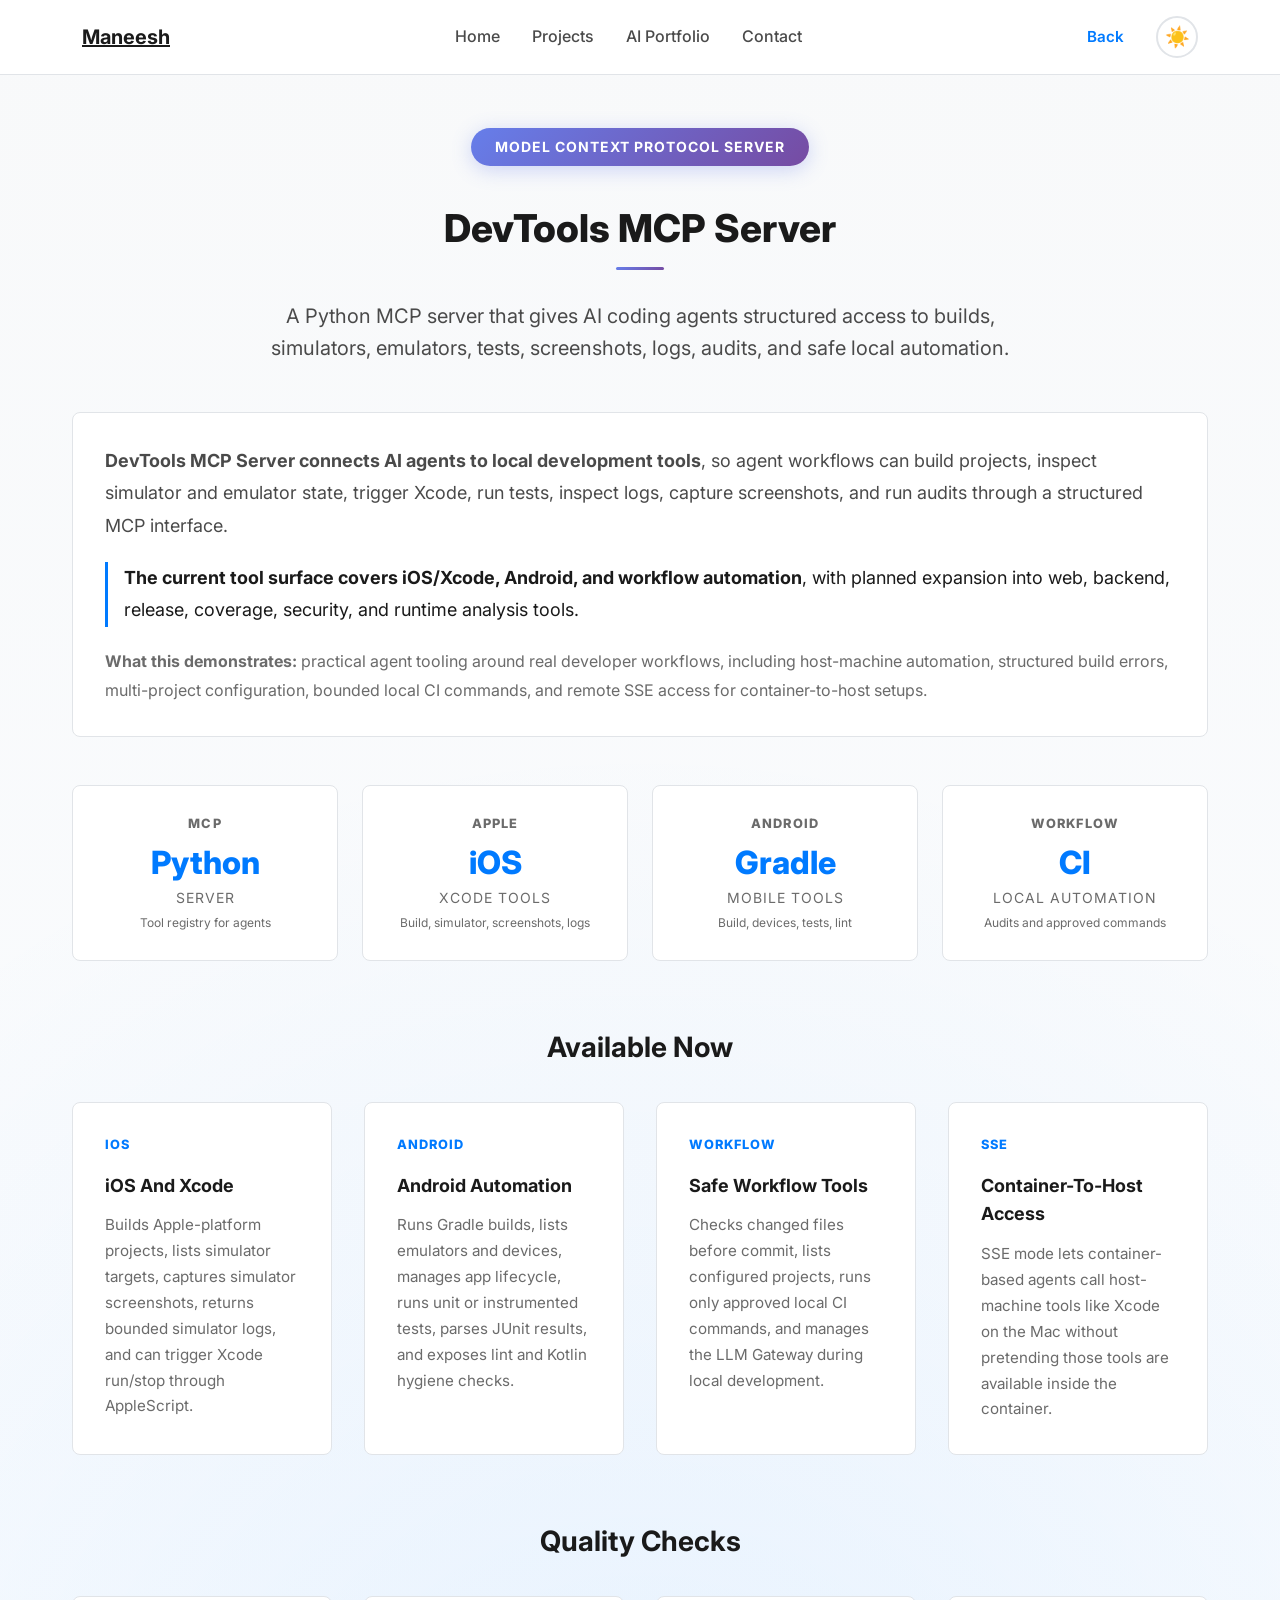
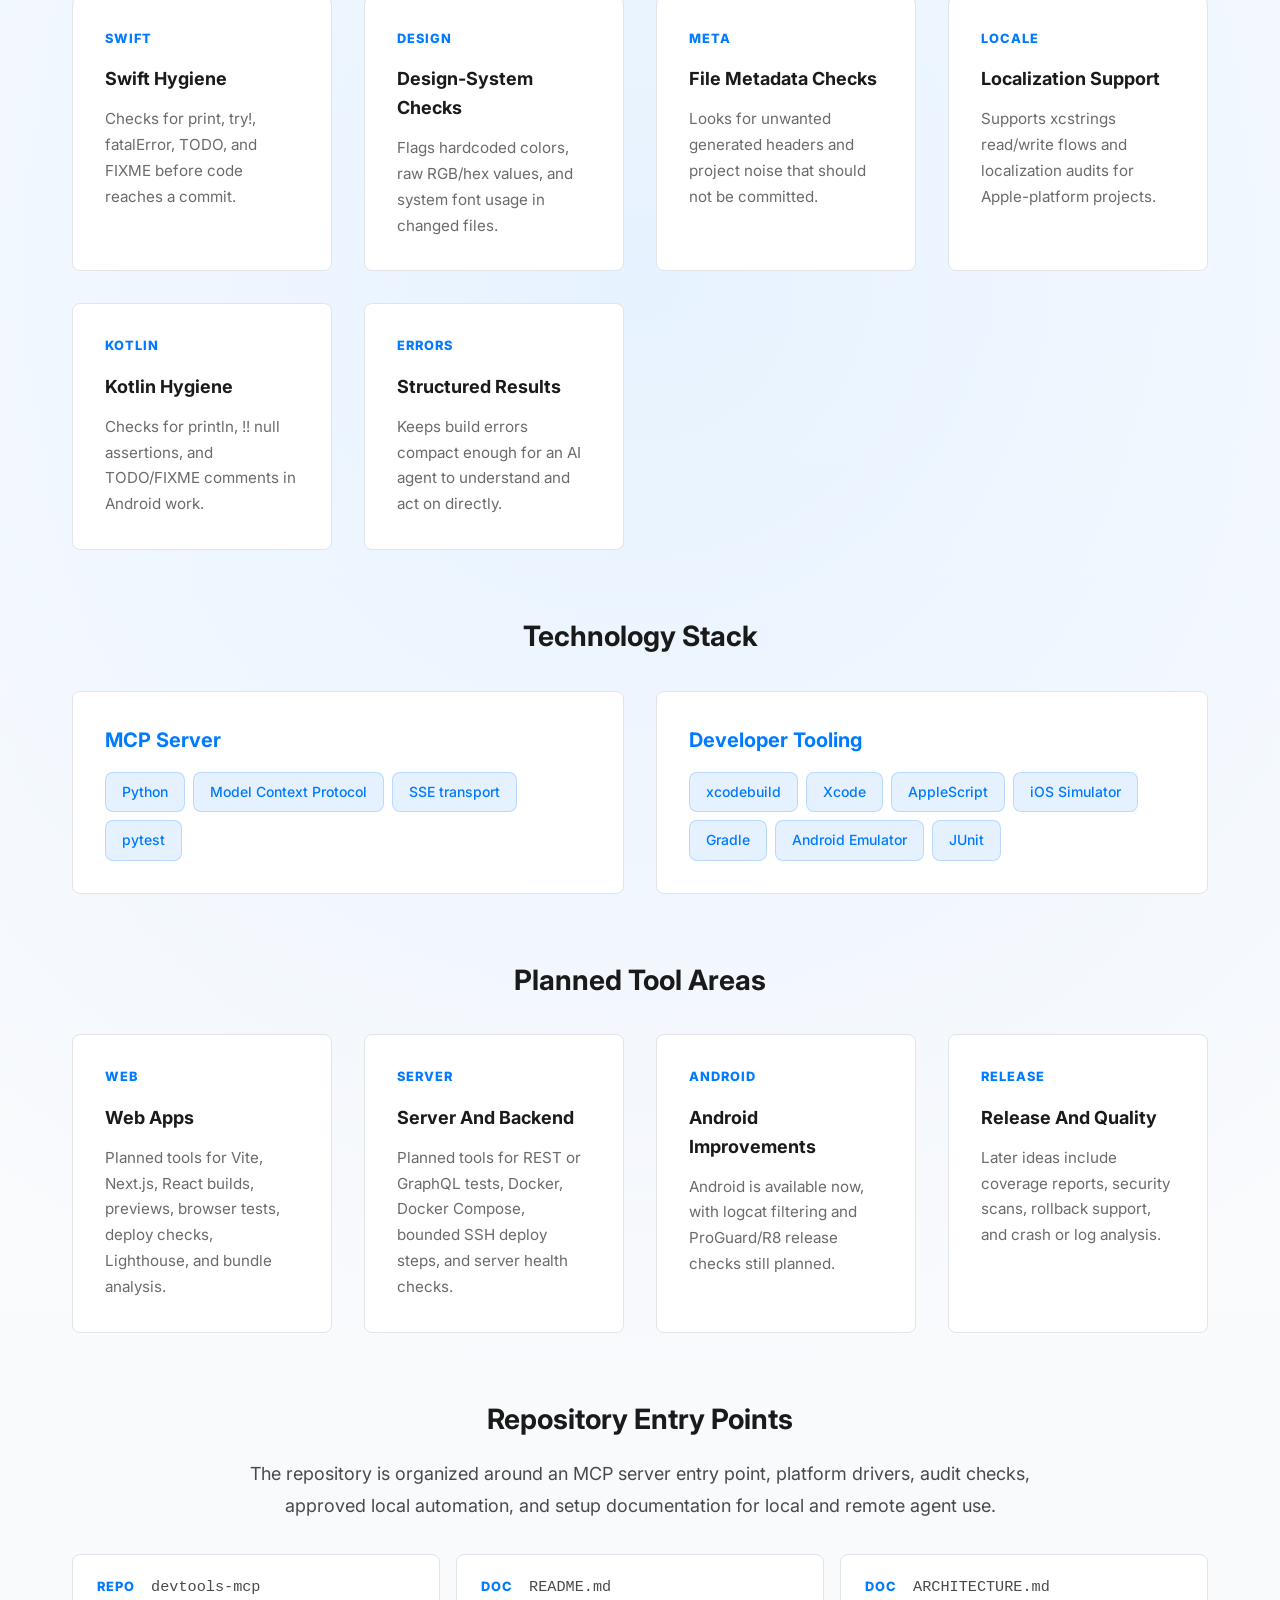
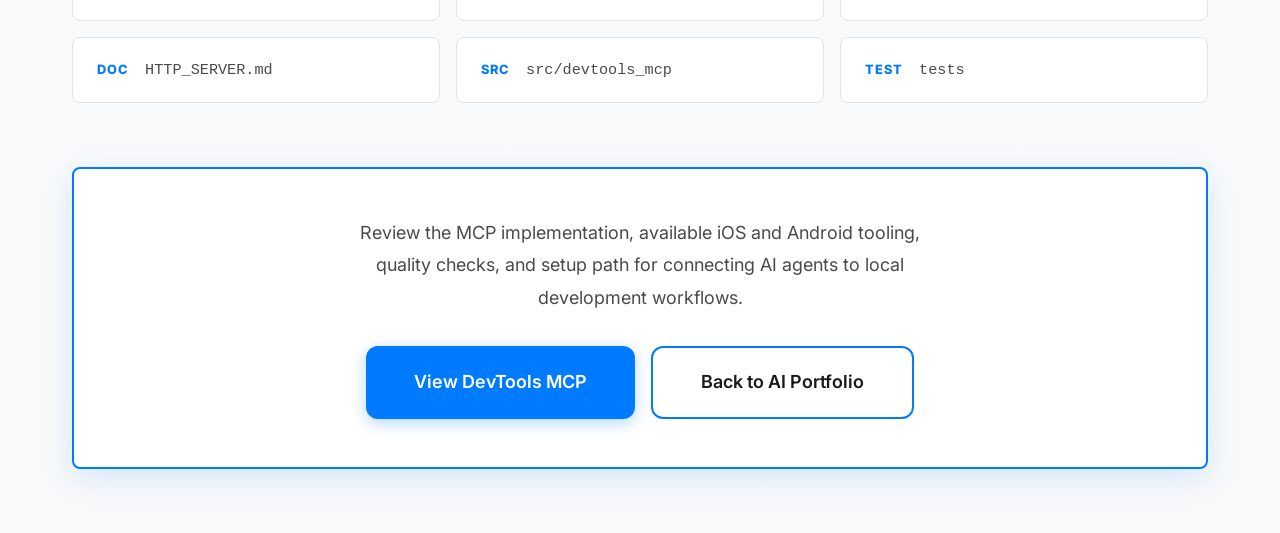
==== commit a16fe23e: "Refresh AI portfolio project details" ====
--- a/ai-devtools-mcp.html
+++ b/ai-devtools-mcp.html
@@ -40,14 +40,14 @@
             <div class="container">
                 <div class="showcase-badge">Model Context Protocol Server</div>
                 <h1 class="section-title showcase-title">DevTools MCP Server</h1>
-                <p class="showcase-subtitle">A Python MCP server that gives AI agents real development tooling for mobile, web, and server workflows.</p>
+                <p class="showcase-subtitle">A Python MCP server that gives AI coding agents structured access to builds, simulators, emulators, tests, screenshots, logs, audits, and safe local automation.</p>
 
                 <div class="showcase-content">
                     <div class="showcase-hero">
                         <div class="showcase-description">
-                            <p class="showcase-intro"><strong>DevTools MCP Server connects AI agents to local development tools</strong>, so agent workflows can build projects, inspect simulator state, trigger Xcode, and run audits through a structured MCP interface.</p>
-                            <p class="showcase-highlight"><strong>The current implementation focuses on iOS</strong>, with tools for simulator builds, simulator discovery, Xcode run/stop automation, and pre-commit audits for changed files.</p>
-                            <p class="showcase-vision"><strong>What this demonstrates:</strong> Practical agent tooling around real developer workflows, including host-machine automation, structured build errors, multi-project configuration, and remote SSE access for container-to-host setups.</p>
+                            <p class="showcase-intro"><strong>DevTools MCP Server connects AI agents to local development tools</strong>, so agent workflows can build projects, inspect simulator and emulator state, trigger Xcode, run tests, inspect logs, capture screenshots, and run audits through a structured MCP interface.</p>
+                            <p class="showcase-highlight"><strong>The current tool surface covers iOS/Xcode, Android, and workflow automation</strong>, with planned expansion into web, backend, release, coverage, security, and runtime analysis tools.</p>
+                            <p class="showcase-vision"><strong>What this demonstrates:</strong> practical agent tooling around real developer workflows, including host-machine automation, structured build errors, multi-project configuration, bounded local CI commands, and remote SSE access for container-to-host setups.</p>
                         </div>
 
                         <div class="showcase-stats-grid">
@@ -58,48 +58,84 @@
                                 <div class="stat-detail">Tool registry for agents</div>
                             </div>
                             <div class="stat-box">
-                                <div class="stat-icon">iOS</div>
-                                <div class="stat-value">Build</div>
-                                <div class="stat-label">Automation</div>
-                                <div class="stat-detail">Simulator build workflow</div>
-                            </div>
-                            <div class="stat-box">
-                                <div class="stat-icon">Xcode</div>
-                                <div class="stat-value">Run</div>
-                                <div class="stat-label">Control</div>
-                                <div class="stat-detail">AppleScript commands</div>
-                            </div>
-                            <div class="stat-box">
-                                <div class="stat-icon">SSE</div>
-                                <div class="stat-value">Remote</div>
-                                <div class="stat-label">Access</div>
-                                <div class="stat-detail">Container-to-host use</div>
+                                <div class="stat-icon">Apple</div>
+                                <div class="stat-value">iOS</div>
+                                <div class="stat-label">Xcode Tools</div>
+                                <div class="stat-detail">Build, simulator, screenshots, logs</div>
+                            </div>
+                            <div class="stat-box">
+                                <div class="stat-icon">Android</div>
+                                <div class="stat-value">Gradle</div>
+                                <div class="stat-label">Mobile Tools</div>
+                                <div class="stat-detail">Build, devices, tests, lint</div>
+                            </div>
+                            <div class="stat-box">
+                                <div class="stat-icon">Workflow</div>
+                                <div class="stat-value">CI</div>
+                                <div class="stat-label">Local Automation</div>
+                                <div class="stat-detail">Audits and approved commands</div>
                             </div>
                         </div>
                     </div>
 
                     <div class="showcase-features">
-                        <h2 class="features-title">Technical Highlights</h2>
+                        <h2 class="features-title">Available Now</h2>
                         <div class="features-grid">
                             <div class="feature-item">
-                                <span class="feature-icon">Build</span>
-                                <h3>Structured iOS Builds</h3>
-                                <p>Runs simulator builds and parses build failures into file, line, column, and message fields that agents can act on directly.</p>
-                            </div>
-                            <div class="feature-item">
-                                <span class="feature-icon">Sim</span>
-                                <h3>Simulator Discovery</h3>
-                                <p>Lists available simulators with UDID, state, and OS version so agents can select a usable target instead of guessing.</p>
-                            </div>
-                            <div class="feature-item">
-                                <span class="feature-icon">Xcode</span>
-                                <h3>Xcode Run And Stop</h3>
-                                <p>Triggers Xcode run and stop actions through AppleScript, allowing local app execution to stay connected to agent workflows.</p>
-                            </div>
-                            <div class="feature-item">
-                                <span class="feature-icon">Audit</span>
-                                <h3>Changed File Audits</h3>
-                                <p>Checks changed files for design-system compliance, Swift hygiene issues, and metadata concerns before commits.</p>
+                                <span class="feature-icon">iOS</span>
+                                <h3>iOS And Xcode</h3>
+                                <p>Builds Apple-platform projects, lists simulator targets, captures simulator screenshots, returns bounded simulator logs, and can trigger Xcode run/stop through AppleScript.</p>
+                            </div>
+                            <div class="feature-item">
+                                <span class="feature-icon">Android</span>
+                                <h3>Android Automation</h3>
+                                <p>Runs Gradle builds, lists emulators and devices, manages app lifecycle, runs unit or instrumented tests, parses JUnit results, and exposes lint and Kotlin hygiene checks.</p>
+                            </div>
+                            <div class="feature-item">
+                                <span class="feature-icon">Workflow</span>
+                                <h3>Safe Workflow Tools</h3>
+                                <p>Checks changed files before commit, lists configured projects, runs only approved local CI commands, and manages the LLM Gateway during local development.</p>
+                            </div>
+                            <div class="feature-item">
+                                <span class="feature-icon">SSE</span>
+                                <h3>Container-To-Host Access</h3>
+                                <p>SSE mode lets container-based agents call host-machine tools like Xcode on the Mac without pretending those tools are available inside the container.</p>
+                            </div>
+                        </div>
+                    </div>
+
+                    <div class="showcase-features">
+                        <h2 class="features-title">Quality Checks</h2>
+                        <div class="features-grid">
+                            <div class="feature-item">
+                                <span class="feature-icon">Swift</span>
+                                <h3>Swift Hygiene</h3>
+                                <p>Checks for print, try!, fatalError, TODO, and FIXME before code reaches a commit.</p>
+                            </div>
+                            <div class="feature-item">
+                                <span class="feature-icon">Design</span>
+                                <h3>Design-System Checks</h3>
+                                <p>Flags hardcoded colors, raw RGB/hex values, and system font usage in changed files.</p>
+                            </div>
+                            <div class="feature-item">
+                                <span class="feature-icon">Meta</span>
+                                <h3>File Metadata Checks</h3>
+                                <p>Looks for unwanted generated headers and project noise that should not be committed.</p>
+                            </div>
+                            <div class="feature-item">
+                                <span class="feature-icon">Locale</span>
+                                <h3>Localization Support</h3>
+                                <p>Supports xcstrings read/write flows and localization audits for Apple-platform projects.</p>
+                            </div>
+                            <div class="feature-item">
+                                <span class="feature-icon">Kotlin</span>
+                                <h3>Kotlin Hygiene</h3>
+                                <p>Checks for println, !! null assertions, and TODO/FIXME comments in Android work.</p>
+                            </div>
+                            <div class="feature-item">
+                                <span class="feature-icon">Errors</span>
+                                <h3>Structured Results</h3>
+                                <p>Keeps build errors compact enough for an AI agent to understand and act on directly.</p>
                             </div>
                         </div>
                     </div>
@@ -123,14 +159,43 @@
                                     <span class="tech-tag-inline">Xcode</span>
                                     <span class="tech-tag-inline">AppleScript</span>
                                     <span class="tech-tag-inline">iOS Simulator</span>
+                                    <span class="tech-tag-inline">Gradle</span>
+                                    <span class="tech-tag-inline">Android Emulator</span>
+                                    <span class="tech-tag-inline">JUnit</span>
                                 </div>
+                            </div>
+                        </div>
+                    </div>
+
+                    <div class="showcase-features">
+                        <h2 class="features-title">Planned Tool Areas</h2>
+                        <div class="features-grid">
+                            <div class="feature-item">
+                                <span class="feature-icon">Web</span>
+                                <h3>Web Apps</h3>
+                                <p>Planned tools for Vite, Next.js, React builds, previews, browser tests, deploy checks, Lighthouse, and bundle analysis.</p>
+                            </div>
+                            <div class="feature-item">
+                                <span class="feature-icon">Server</span>
+                                <h3>Server And Backend</h3>
+                                <p>Planned tools for REST or GraphQL tests, Docker, Docker Compose, bounded SSH deploy steps, and server health checks.</p>
+                            </div>
+                            <div class="feature-item">
+                                <span class="feature-icon">Android</span>
+                                <h3>Android Improvements</h3>
+                                <p>Android is available now, with logcat filtering and ProGuard/R8 release checks still planned.</p>
+                            </div>
+                            <div class="feature-item">
+                                <span class="feature-icon">Release</span>
+                                <h3>Release And Quality</h3>
+                                <p>Later ideas include coverage reports, security scans, rollback support, and crash or log analysis.</p>
                             </div>
                         </div>
                     </div>
 
                     <div class="showcase-documentation">
                         <h2 class="docs-title">Repository Entry Points</h2>
-                        <p class="docs-description">The repository is organized around an MCP server entry point, platform drivers, audit checks, and setup documentation for local and remote agent use.</p>
+                        <p class="docs-description">The repository is organized around an MCP server entry point, platform drivers, audit checks, approved local automation, and setup documentation for local and remote agent use.</p>
                         <div class="docs-grid">
                             <a href="https://github.com/maneesh888/devtools-mcp" target="_blank" rel="noopener noreferrer" class="doc-item">
                                 <span class="doc-icon">Repo</span>
@@ -160,7 +225,7 @@
                     </div>
 
                     <div class="showcase-cta">
-                        <p class="cta-text">Review the MCP implementation, iOS tooling surface, and setup path for connecting AI agents to local development workflows.</p>
+                        <p class="cta-text">Review the MCP implementation, available iOS and Android tooling, quality checks, and setup path for connecting AI agents to local development workflows.</p>
                         <div class="showcase-actions">
                             <a href="https://github.com/maneesh888/devtools-mcp" target="_blank" rel="noopener noreferrer" class="btn btn-primary btn-large showcase-btn">View DevTools MCP</a>
                             <a href="index.html#portfolio" class="btn btn-secondary btn-large showcase-btn">Back to AI Portfolio</a>
--- a/style.css
+++ b/style.css
@@ -399,7 +399,7 @@
     display: flex;
     gap: 1.5rem;
     margin-top: 3rem;
-    justify-content: center;
+    justify-content: flex-start;
     flex-wrap: wrap;
 }
 
@@ -1134,6 +1134,22 @@
     line-height: 1.7;
 }
 
+.detail-list {
+    color: var(--text-tertiary);
+    font-size: 0.95rem;
+    line-height: 1.7;
+    margin-top: 1rem;
+    padding-left: 1.25rem;
+}
+
+.detail-list li {
+    margin-bottom: 0.5rem;
+}
+
+.detail-list li:last-child {
+    margin-bottom: 0;
+}
+
 .tech-platforms {
     display: grid;
     gap: 2rem;
@@ -1617,7 +1633,7 @@
    Project Links
    =================================== */
 .project-links {
-    margin-top: 1.5rem;
+    margin-top: auto;
     padding-top: 1.5rem;
     border-top: 1px solid var(--border-color);
 }
@@ -1843,6 +1859,10 @@
     .hero-stats,
     .social-links {
         gap: 1rem;
+    }
+
+    .social-links {
+        justify-content: center;
     }
 
 }
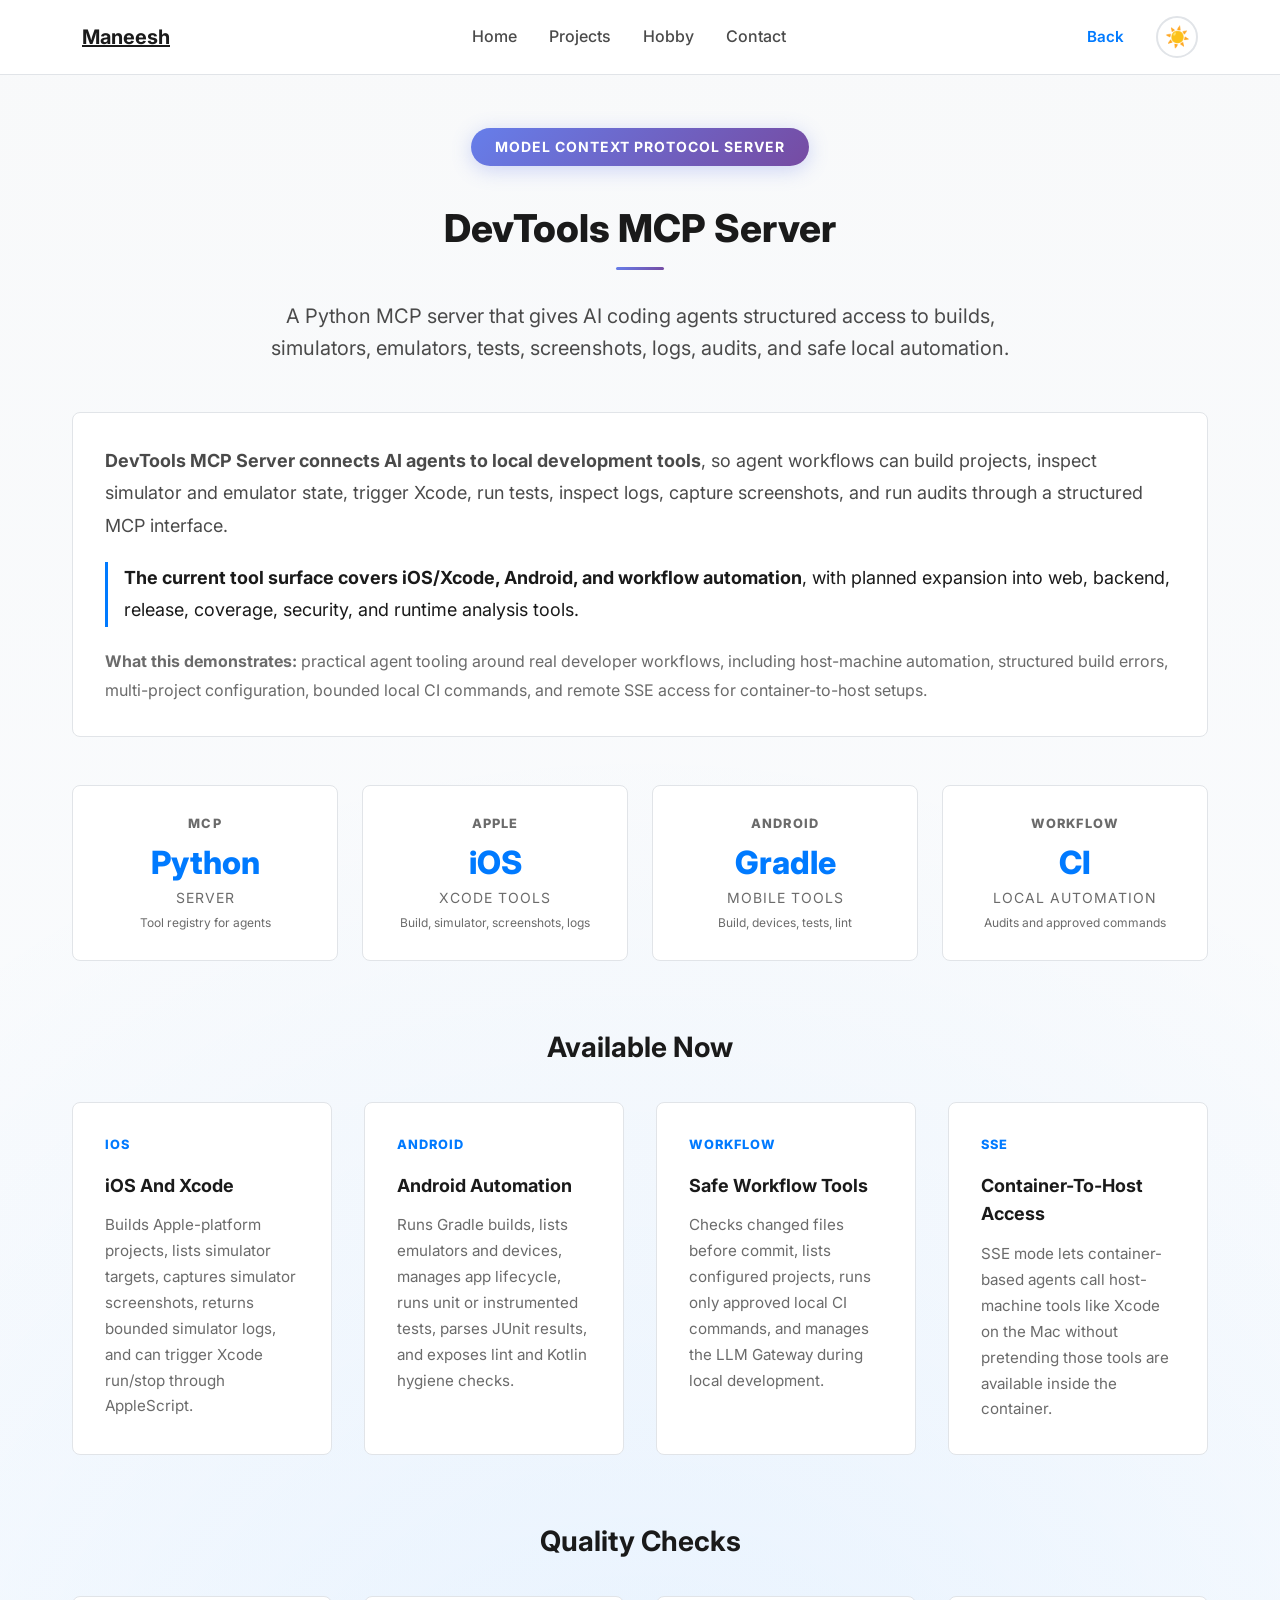
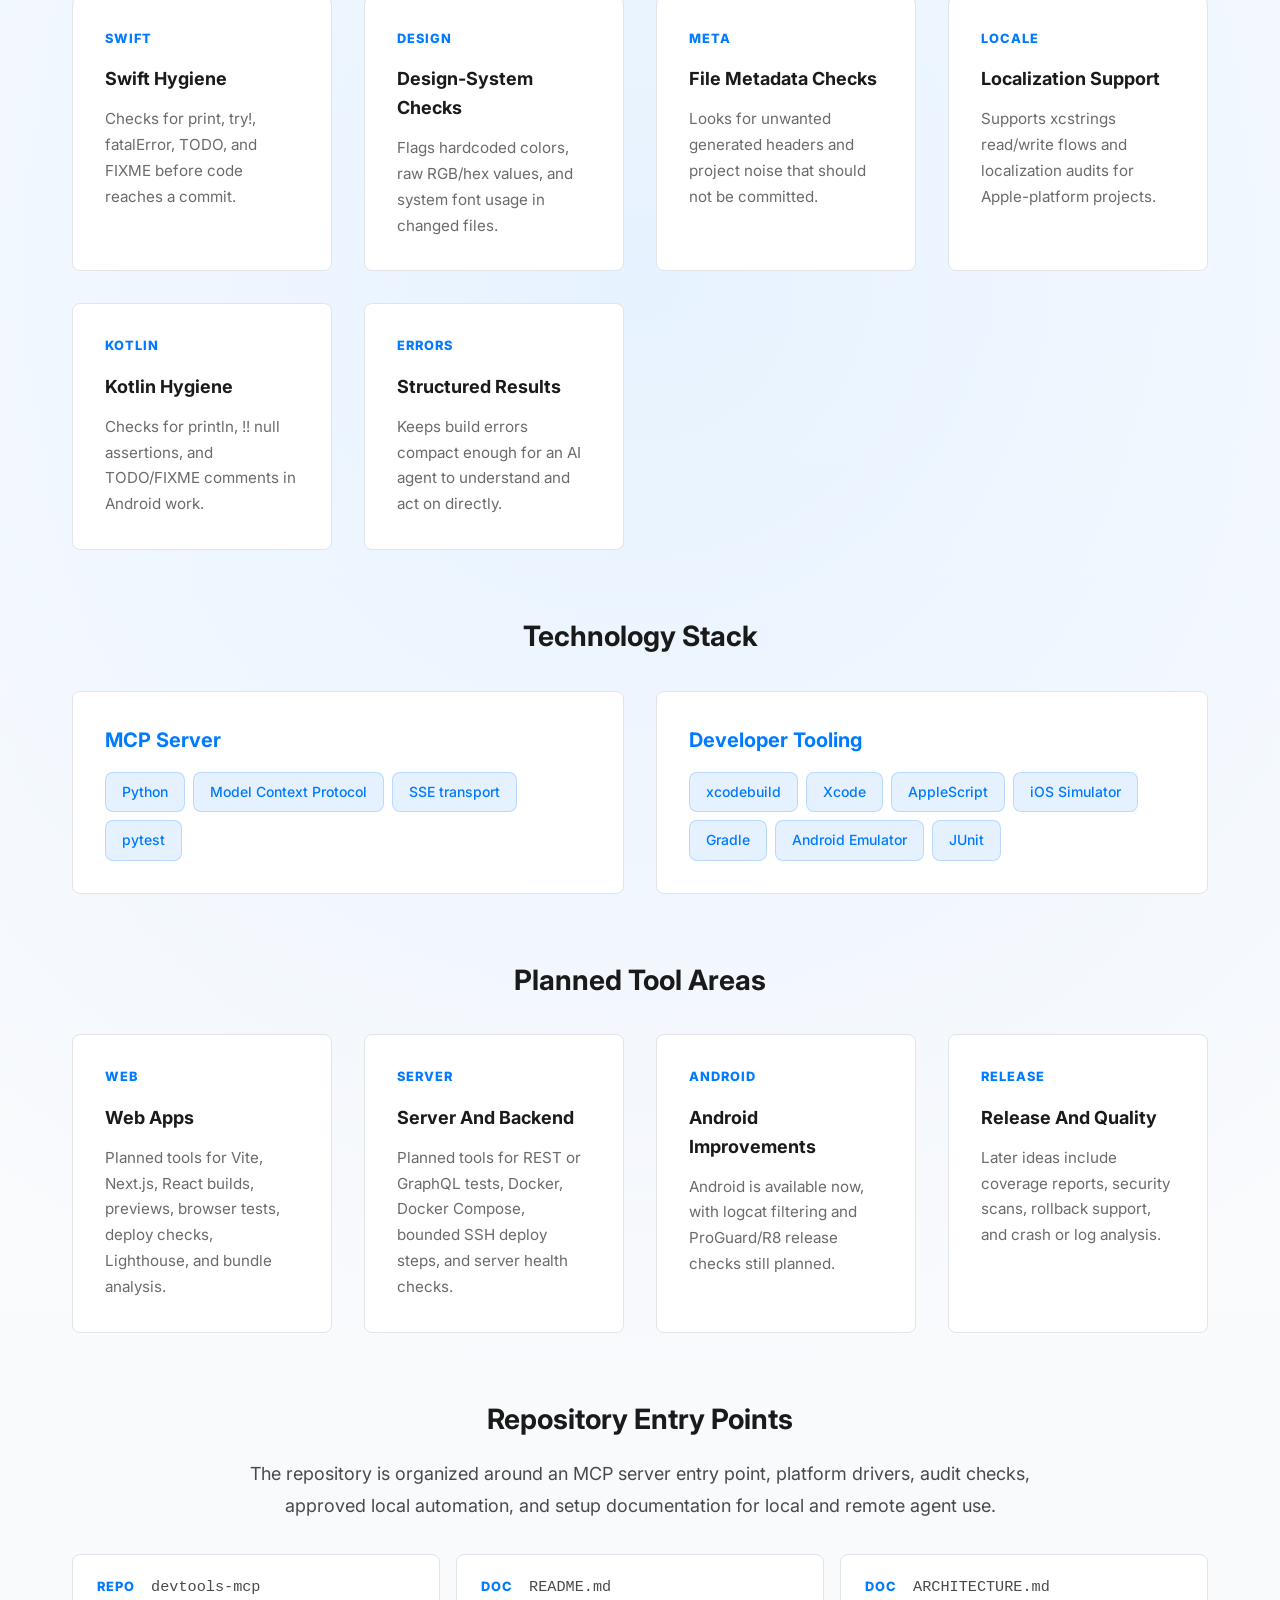
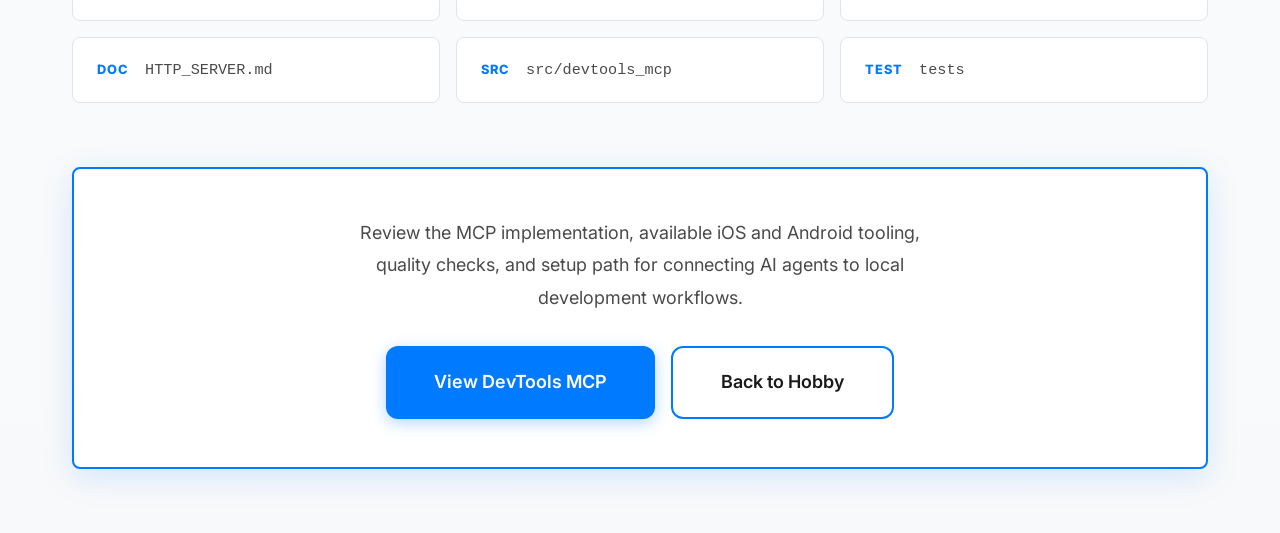
==== commit 79ff2ebb: "Label AI portfolio work as hobby" ====
--- a/ai-devtools-mcp.html
+++ b/ai-devtools-mcp.html
@@ -3,8 +3,8 @@
 <head>
     <meta charset="UTF-8">
     <meta name="viewport" content="width=device-width, initial-scale=1.0">
-    <title>DevTools MCP Server | AI Portfolio | Maneesh</title>
-    <meta name="description" content="DevTools MCP Server AI project detail page by Maneesh Madayan. Python MCP server for build automation, simulator management, audits, and Xcode control.">
+    <title>DevTools MCP Server | Hobby | Maneesh</title>
+    <meta name="description" content="DevTools MCP Server hobby detail page by Maneesh Madayan. Python MCP server for build automation, simulator management, audits, and Xcode control.">
     <link rel="stylesheet" href="style.css?v=20260602-ai-keyboard">
     <link rel="preconnect" href="https://fonts.googleapis.com">
     <link rel="preconnect" href="https://fonts.gstatic.com" crossorigin>
@@ -17,7 +17,7 @@
             <ul class="nav-menu">
                 <li><a href="index.html#home" class="nav-link">Home</a></li>
                 <li><a href="index.html#projects" class="nav-link">Projects</a></li>
-                <li><a href="index.html#portfolio" class="nav-link">AI Portfolio</a></li>
+                <li><a href="index.html#portfolio" class="nav-link">Hobby</a></li>
                 <li><a href="index.html#contact" class="nav-link">Contact</a></li>
             </ul>
             <div class="nav-actions">
@@ -228,7 +228,7 @@
                         <p class="cta-text">Review the MCP implementation, available iOS and Android tooling, quality checks, and setup path for connecting AI agents to local development workflows.</p>
                         <div class="showcase-actions">
                             <a href="https://github.com/maneesh888/devtools-mcp" target="_blank" rel="noopener noreferrer" class="btn btn-primary btn-large showcase-btn">View DevTools MCP</a>
-                            <a href="index.html#portfolio" class="btn btn-secondary btn-large showcase-btn">Back to AI Portfolio</a>
+                            <a href="index.html#portfolio" class="btn btn-secondary btn-large showcase-btn">Back to Hobby</a>
                         </div>
                     </div>
                 </div>
--- a/style.css
+++ b/style.css
@@ -1065,6 +1065,7 @@
 }
 
 .showcase-features,
+.showcase-visuals,
 .showcase-tech,
 .showcase-documentation {
     margin-bottom: 4rem;
@@ -1148,6 +1149,76 @@
 
 .detail-list li:last-child {
     margin-bottom: 0;
+}
+
+.visual-grid {
+    display: grid;
+    gap: 1.25rem;
+}
+
+.visual-grid-phone {
+    grid-template-columns: repeat(auto-fit, minmax(190px, 1fr));
+}
+
+.visual-grid-wide {
+    grid-template-columns: repeat(auto-fit, minmax(320px, 1fr));
+}
+
+.visual-card {
+    background: var(--dark-bg);
+    border: 1px solid var(--border-color);
+    border-radius: 8px;
+    margin: 0;
+    overflow: hidden;
+}
+
+.visual-frame {
+    align-items: center;
+    background: linear-gradient(180deg, rgba(235, 245, 255, 0.16), rgba(0, 122, 255, 0.08));
+    border-bottom: 1px solid var(--border-color);
+    display: flex;
+    justify-content: center;
+    min-height: 280px;
+    overflow: hidden;
+    padding: 1rem;
+}
+
+.visual-frame img {
+    display: block;
+    height: auto;
+    max-width: 100%;
+}
+
+.visual-frame-phone img {
+    border-radius: 18px;
+    max-height: 620px;
+}
+
+.visual-frame-wide {
+    min-height: 320px;
+    padding: 0.75rem;
+}
+
+.visual-frame-wide img {
+    border-radius: 6px;
+    max-height: 520px;
+}
+
+.visual-card figcaption {
+    color: var(--text-tertiary);
+    display: grid;
+    gap: 0.35rem;
+    line-height: 1.6;
+    padding: 1rem;
+}
+
+.visual-card figcaption strong {
+    color: var(--text-primary);
+    font-size: 0.95rem;
+}
+
+.visual-card figcaption span {
+    font-size: 0.9rem;
 }
 
 .tech-platforms {
@@ -1517,7 +1588,8 @@
 
     .features-grid,
     .tech-platforms,
-    .docs-grid {
+    .docs-grid,
+    .visual-grid-wide {
         grid-template-columns: 1fr;
     }
 
@@ -1535,6 +1607,10 @@
         justify-content: center;
         width: 100%;
     }
+
+    .visual-frame-wide {
+        min-height: 220px;
+    }
 }
 
 @media (max-width: 480px) {
@@ -1578,6 +1654,14 @@
     .showcase-btn {
         font-size: 1rem;
         padding: 1rem 2rem;
+    }
+
+    .visual-grid-phone {
+        grid-template-columns: 1fr;
+    }
+
+    .visual-frame-phone img {
+        max-height: 560px;
     }
 
 }
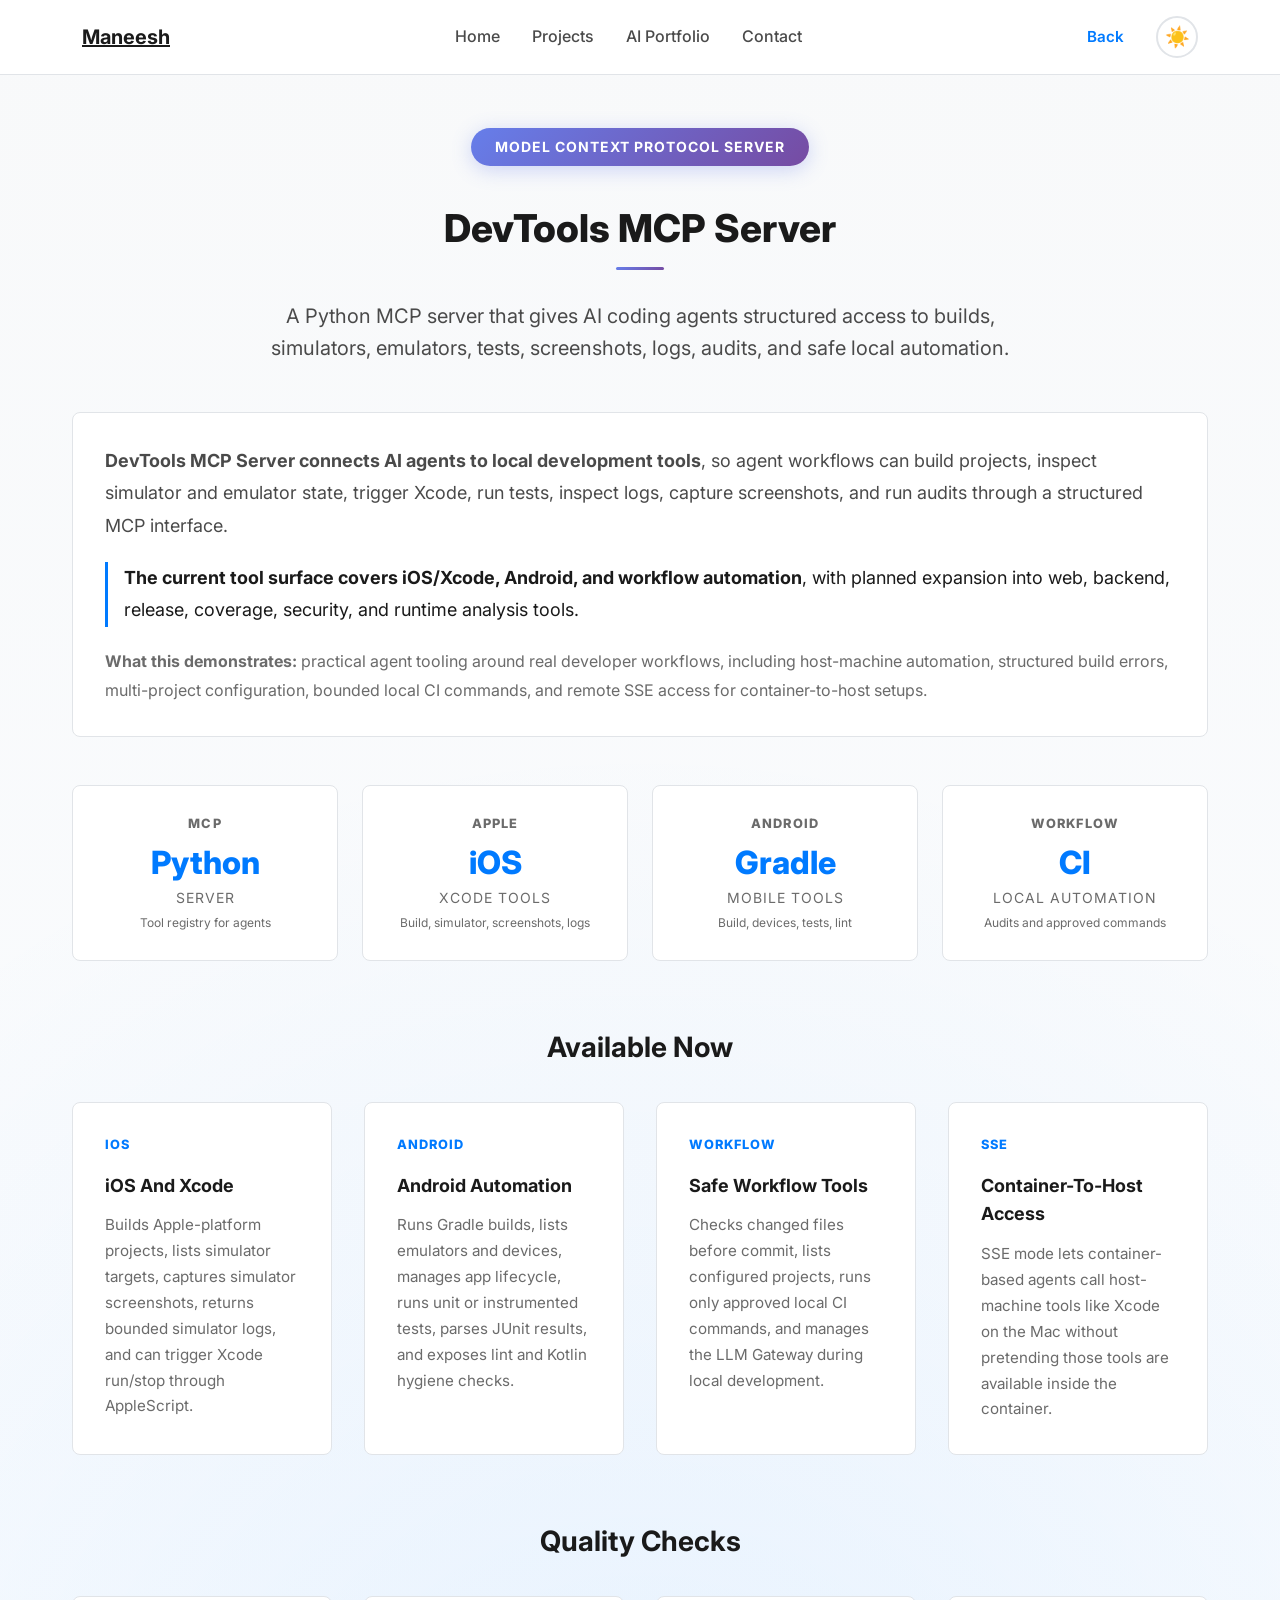
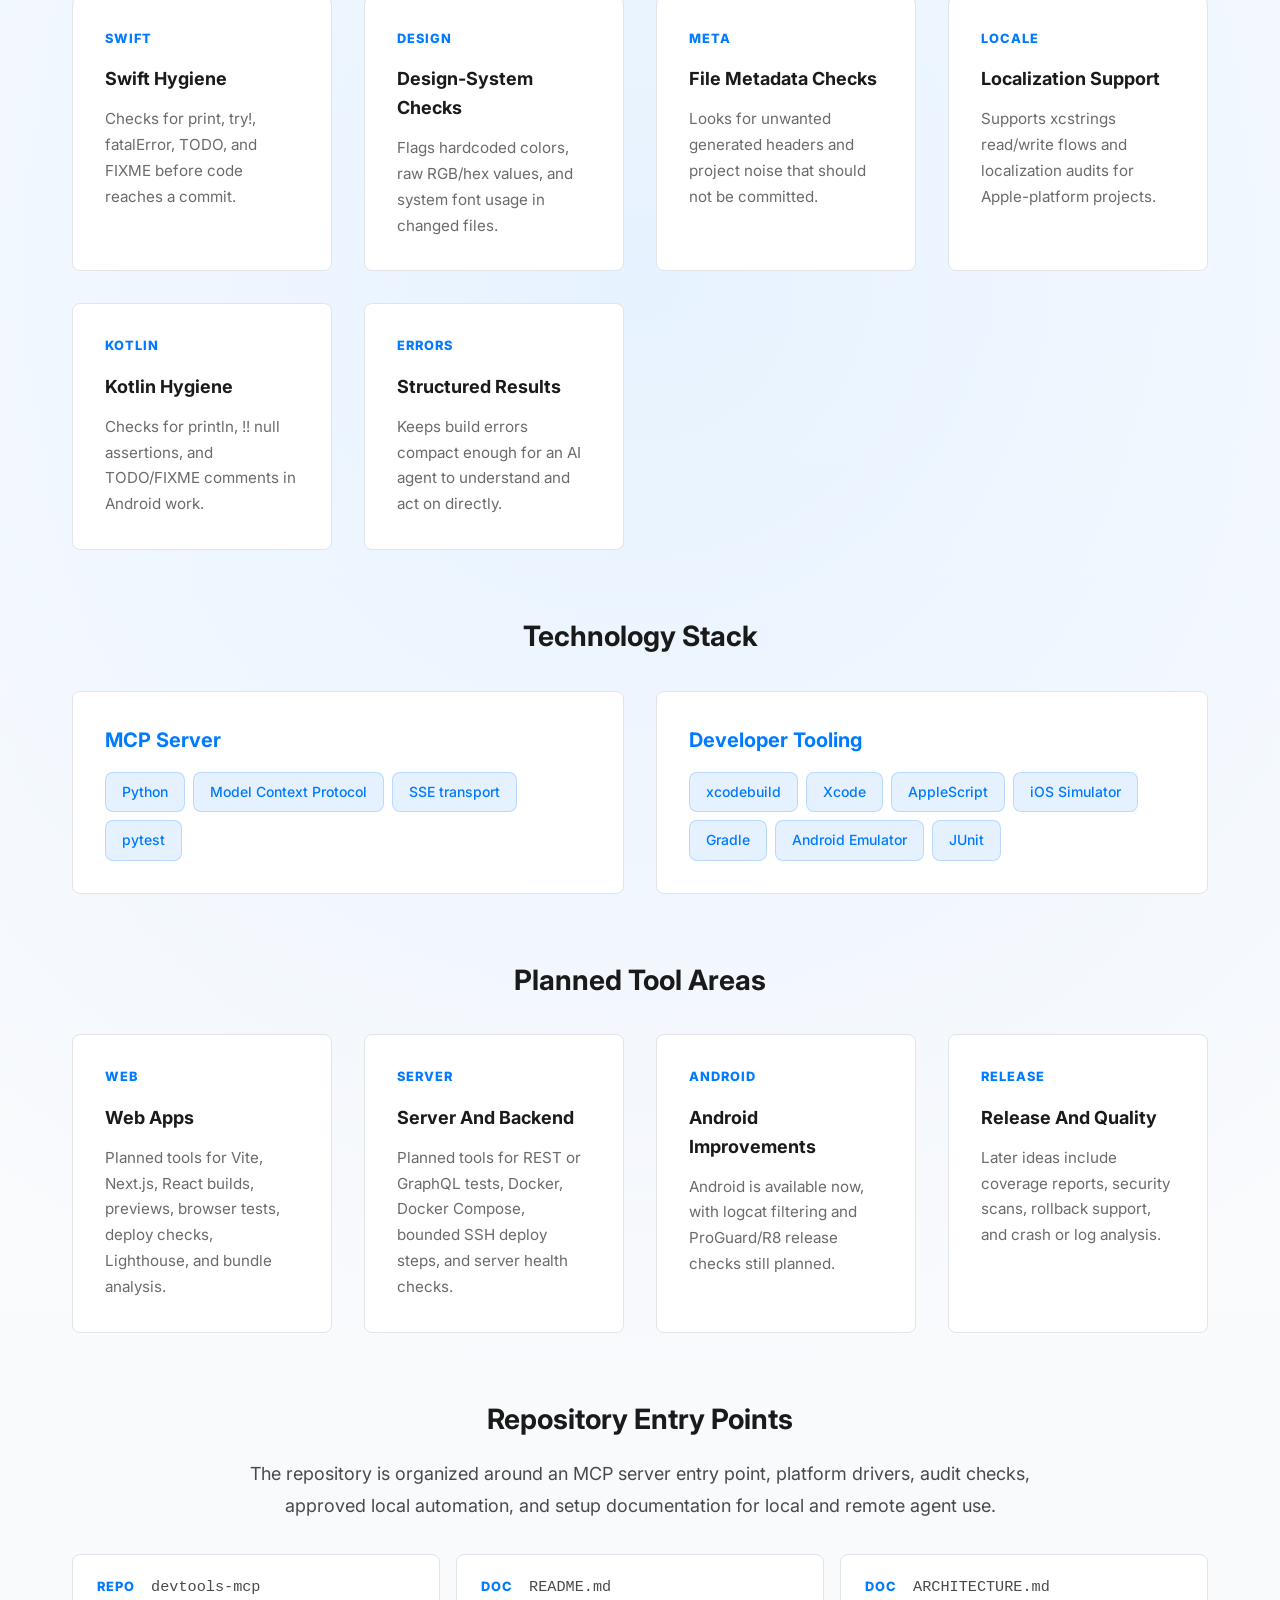
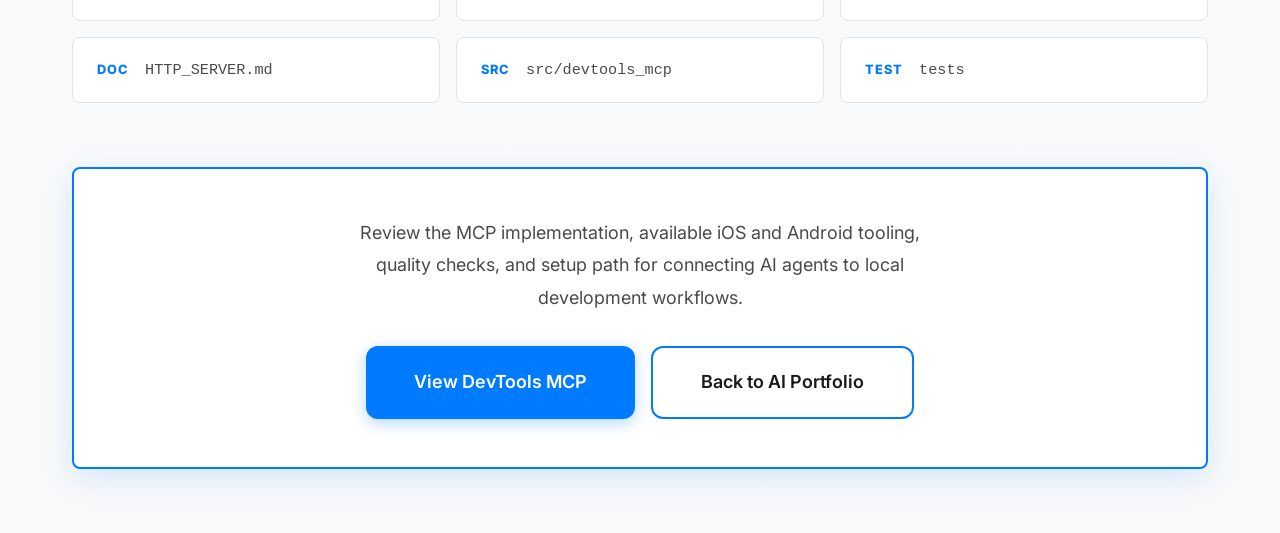
==== commit 4b714a09: "Revert "Label AI portfolio work as hobby" This reverts commit 79ff2ebb6661d5921ce4c685217be85083d16f" ====
--- a/ai-devtools-mcp.html
+++ b/ai-devtools-mcp.html
@@ -3,8 +3,8 @@
 <head>
     <meta charset="UTF-8">
     <meta name="viewport" content="width=device-width, initial-scale=1.0">
-    <title>DevTools MCP Server | Hobby | Maneesh</title>
-    <meta name="description" content="DevTools MCP Server hobby detail page by Maneesh Madayan. Python MCP server for build automation, simulator management, audits, and Xcode control.">
+    <title>DevTools MCP Server | AI Portfolio | Maneesh</title>
+    <meta name="description" content="DevTools MCP Server AI project detail page by Maneesh Madayan. Python MCP server for build automation, simulator management, audits, and Xcode control.">
     <link rel="stylesheet" href="style.css?v=20260602-ai-keyboard">
     <link rel="preconnect" href="https://fonts.googleapis.com">
     <link rel="preconnect" href="https://fonts.gstatic.com" crossorigin>
@@ -17,7 +17,7 @@
             <ul class="nav-menu">
                 <li><a href="index.html#home" class="nav-link">Home</a></li>
                 <li><a href="index.html#projects" class="nav-link">Projects</a></li>
-                <li><a href="index.html#portfolio" class="nav-link">Hobby</a></li>
+                <li><a href="index.html#portfolio" class="nav-link">AI Portfolio</a></li>
                 <li><a href="index.html#contact" class="nav-link">Contact</a></li>
             </ul>
             <div class="nav-actions">
@@ -228,7 +228,7 @@
                         <p class="cta-text">Review the MCP implementation, available iOS and Android tooling, quality checks, and setup path for connecting AI agents to local development workflows.</p>
                         <div class="showcase-actions">
                             <a href="https://github.com/maneesh888/devtools-mcp" target="_blank" rel="noopener noreferrer" class="btn btn-primary btn-large showcase-btn">View DevTools MCP</a>
-                            <a href="index.html#portfolio" class="btn btn-secondary btn-large showcase-btn">Back to Hobby</a>
+                            <a href="index.html#portfolio" class="btn btn-secondary btn-large showcase-btn">Back to AI Portfolio</a>
                         </div>
                     </div>
                 </div>
